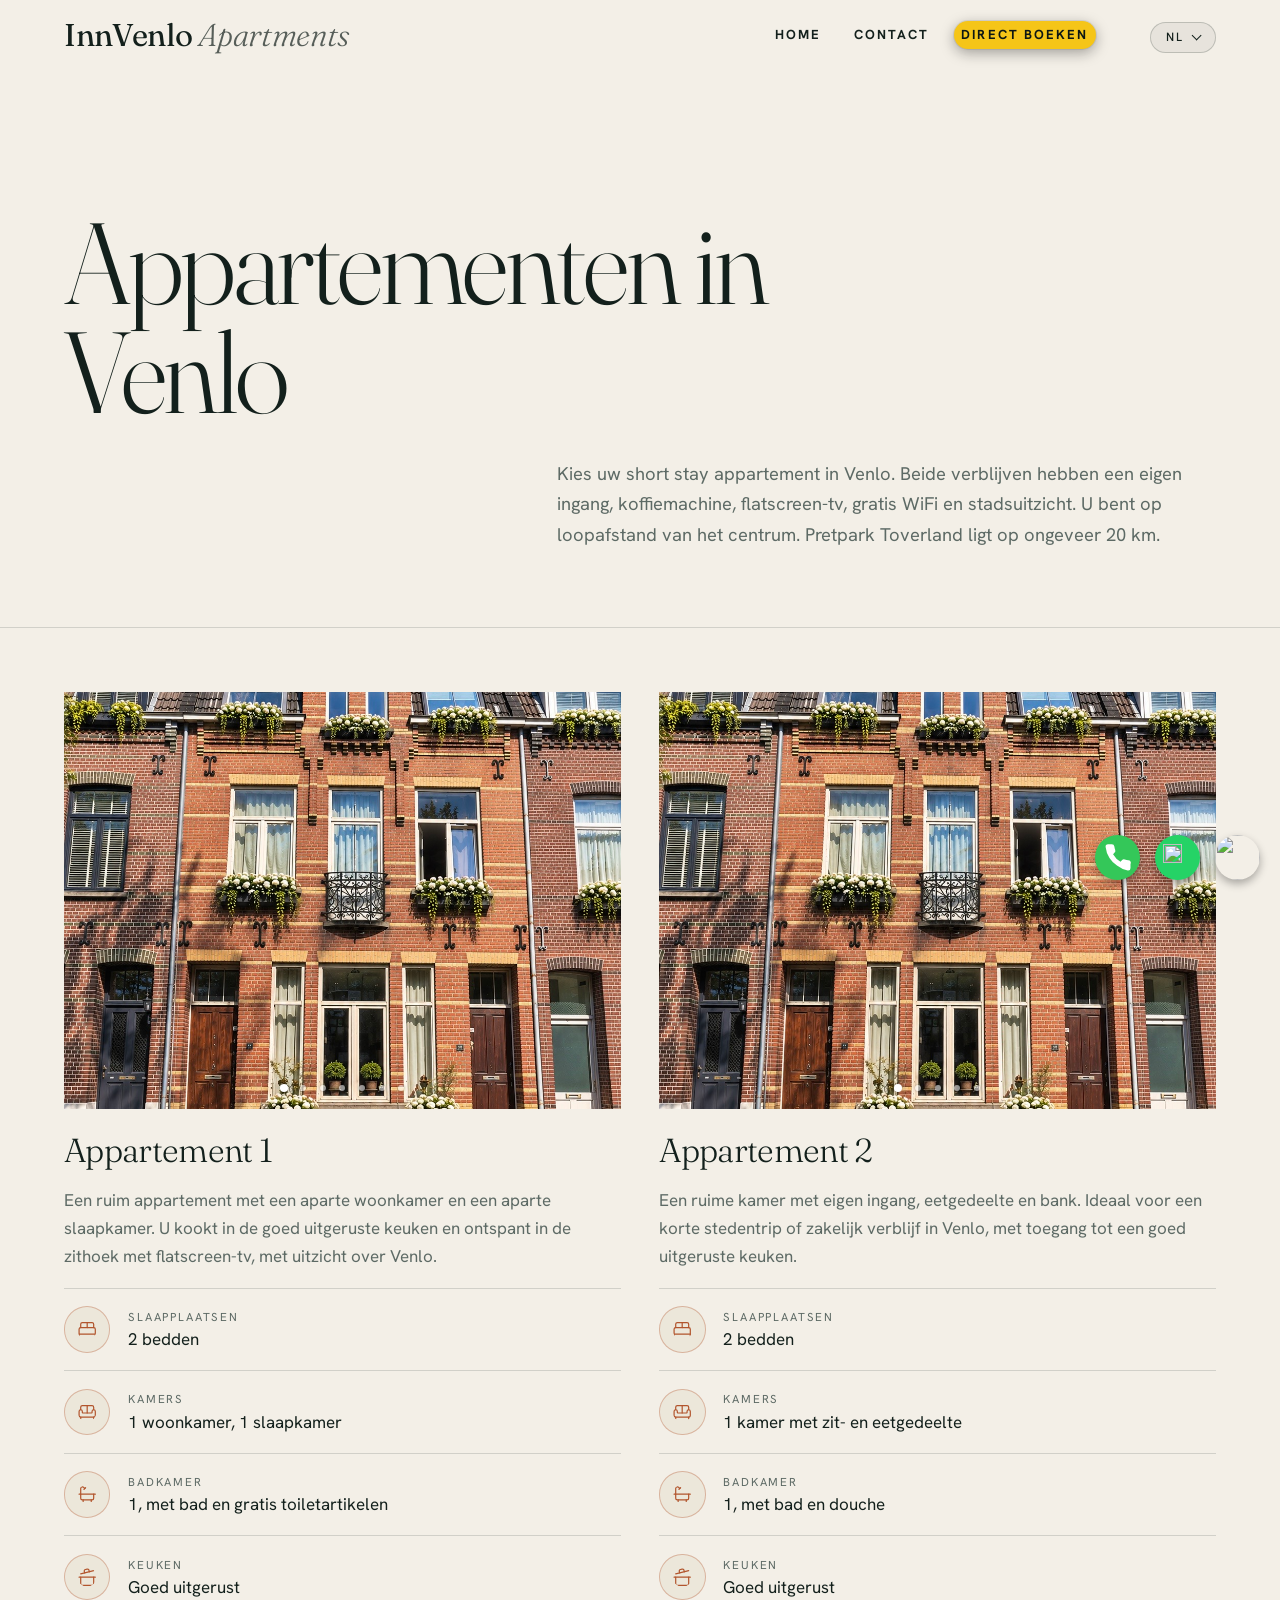
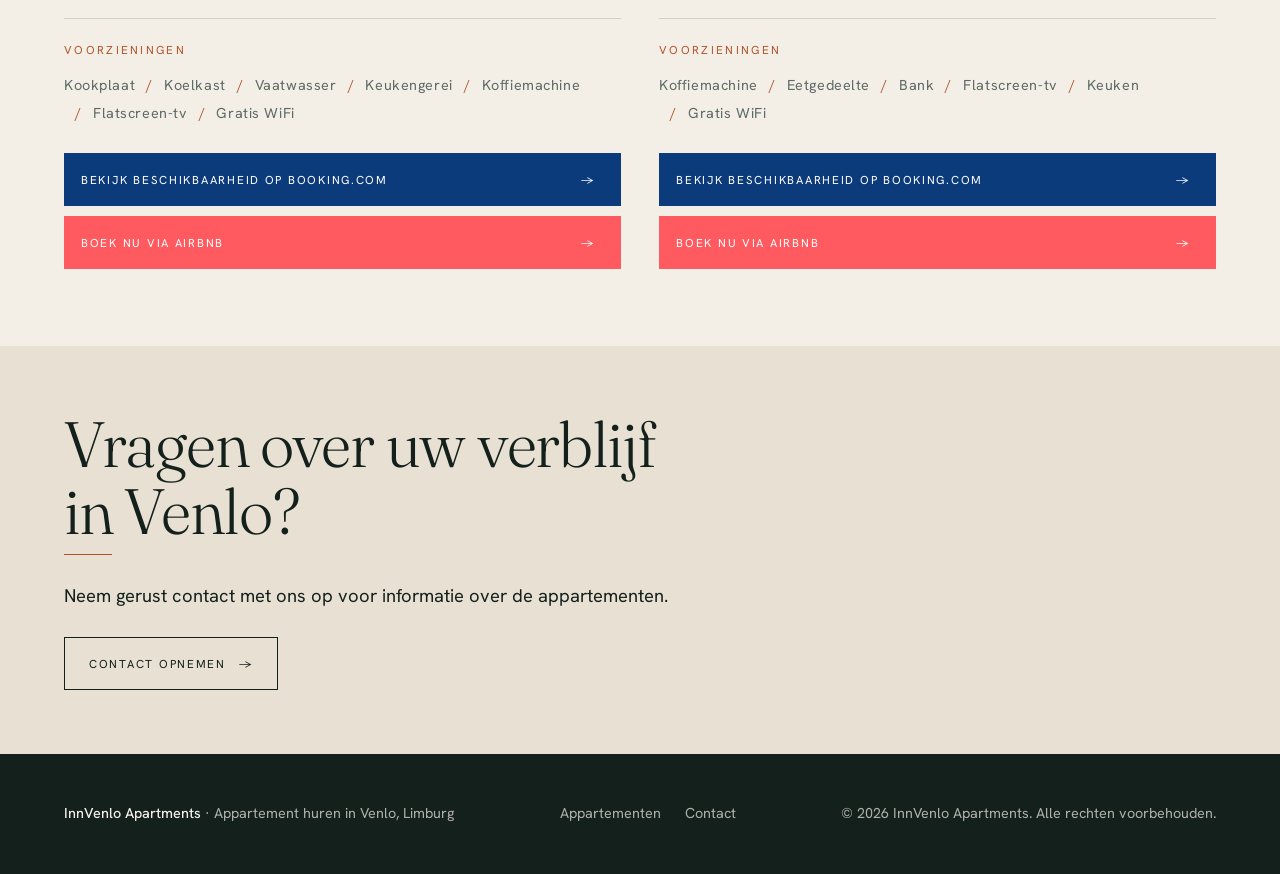
==== docs/appartementen.html @ ab0f365b "Reserveringsmodule opnieuw opgebouwd Techniek - Drie lagen: DateKey (datums als JJJJ-MM-DD, rekenen " ====
<!DOCTYPE html><html lang="nl"><head><meta charset="utf-8"><meta name="viewport" content="width=device-width, initial-scale=1"><meta name="theme-color" content="#0f3d36"><meta property="og:type" content="website"><meta property="og:locale" content="nl_NL"><link rel="preconnect" href="https://fonts.googleapis.com"><link rel="preconnect" href="https://fonts.gstatic.com" crossorigin><link href="https://fonts.googleapis.com/css2?family=Fraunces:ital,opsz,wght@0,9..144,300..700;1,9..144,300..400&family=Hanken+Grotesk:wght@400;500;600;700&display=swap" rel="stylesheet"><link rel="stylesheet" href="style.css?v=107">
<title data-i18n="titleApartments">Appartementen in Venlo huren | InnVenlo Apartments</title>
<meta name="description" content="Bekijk de short stay appartementen van InnVenlo Apartments in Venlo: twee volledig ingerichte appartementen met eigen ingang, keuken, gratis WiFi en stadsuitzicht.">
<link rel="canonical" href="https://www.innvenlo.nl/appartementen.html"><meta property="og:title" content="Appartementen | InnVenlo Apartments"><meta property="og:description" content="Short stay appartementen in Venlo met eigen ingang, keuken en gratis WiFi."><meta property="og:url" content="https://www.innvenlo.nl/appartementen.html"><meta property="og:image" content="https://www.innvenlo.nl/images/appartement-1-1.jpg"></head><body>
<svg width="0" height="0" style="position:absolute" aria-hidden="true"><symbol id="i-bed" viewBox="0 0 24 24"><path d="M2 20v-8a2 2 0 0 1 2-2h16a2 2 0 0 1 2 2v8"/><path d="M4 10V6a2 2 0 0 1 2-2h12a2 2 0 0 1 2 2v4"/><path d="M12 4v6"/><path d="M2 18h20"/></symbol><symbol id="i-sofa" viewBox="0 0 24 24"><path d="M20 9V6a2 2 0 0 0-2-2H6a2 2 0 0 0-2 2v3"/><path d="M2 16a2 2 0 0 0 2 2h16a2 2 0 0 0 2-2v-5a2 2 0 0 0-4 0v1.5a.5.5 0 0 1-.5.5h-11a.5.5 0 0 1-.5-.5V11a2 2 0 0 0-4 0z"/><path d="M4 18v2"/><path d="M20 18v2"/><path d="M12 4v9"/></symbol><symbol id="i-bath" viewBox="0 0 24 24"><path d="M10 4 8 6"/><path d="M17 19v2"/><path d="M2 12h20"/><path d="M7 19v2"/><path d="M9 5 7.621 3.621A2.121 2.121 0 0 0 4 5v12a2 2 0 0 0 2 2h12a2 2 0 0 0 2-2v-5"/></symbol><symbol id="i-pot" viewBox="0 0 24 24"><path d="M2 12h20"/><path d="M20 12v8a2 2 0 0 1-2 2H6a2 2 0 0 1-2-2v-8"/><path d="m4 8 16-4"/><path d="m8.86 6.78-.45-1.81a2 2 0 0 1 1.45-2.43l1.94-.48a2 2 0 0 1 2.43 1.46l.45 1.8"/></symbol><symbol id="i-parking" viewBox="0 0 24 24"><rect width="18" height="18" x="3" y="3" rx="2"/><path d="M9 17V7h4a3 3 0 0 1 0 6H9"/></symbol><symbol id="i-clock" viewBox="0 0 24 24"><circle cx="12" cy="12" r="10"/><path d="M12 6v6l4 2"/></symbol><symbol id="i-users" viewBox="0 0 24 24"><path d="M16 21v-2a4 4 0 0 0-4-4H6a4 4 0 0 0-4 4v2"/><circle cx="9" cy="7" r="4"/><path d="M22 21v-2a4 4 0 0 0-3-3.87"/><path d="M16 3.13a4 4 0 0 1 0 7.75"/></symbol><symbol id="i-paw" viewBox="0 0 24 24"><circle cx="11" cy="4" r="2"/><circle cx="18" cy="8" r="2"/><circle cx="20" cy="16" r="2"/><path d="M9 10a5 5 0 0 1 5 5v3.5a3.5 3.5 0 0 1-6.84 1.045Q6.52 17.48 4.46 16.84A3.5 3.5 0 0 1 5.5 10Z"/></symbol><symbol id="i-wifi" viewBox="0 0 24 24"><path d="M12 20h.01"/><path d="M2 8.82a15 15 0 0 1 20 0"/><path d="M5 12.859a10 10 0 0 1 14 0"/><path d="M8.5 16.429a5 5 0 0 1 7 0"/></symbol></svg>
<header class="hd"><a class="logo" href="index.html">InnVenlo<span> Apartments</span></a>
<nav aria-label="Hoofdmenu" data-i18n-aria="mainMenu"><a href="index.html" data-i18n="home">Home</a><a href="contact.html" data-i18n="contact">Contact</a><a class="nav-book" href="reserveren.html" data-i18n="bookDirect">Direct boeken</a></nav>
<div class="language-switch"><button class="language-current" type="button" aria-expanded="false" aria-label="Kies taal" data-i18n-aria="chooseLanguage"><span class="current-language">NL</span><span class="language-arrow">⌄</span></button>
<div class="language-dropdown"><button type="button" data-lang="nl">Nederlands</button><button type="button" data-lang="en">English</button><button type="button" data-lang="de">Deutsch</button><button type="button" data-lang="fr">Français</button></div></div></header>
<main><section class="ph g"><h1 data-i18n="apartmentsTitle">Appartementen in Venlo</h1><p data-i18n="apartmentsIntro">Kies uw short stay appartement in Venlo. Beide verblijven hebben een eigen ingang, koffiemachine, flatscreen-tv, gratis WiFi en stadsuitzicht. U bent op loopafstand van het centrum. Pretpark Toverland ligt op ongeveer 20 km.</p></section>

<div class="apt-grid">
<section class="apt" id="one-bedroom"><div class="photo-slider" data-slider>
<img src="images/hero-venlo.jpg" alt="Gevel van InnVenlo Apartments in Venlo – Appartement 1" width="1086" height="1448">
<img src="images/appartement-1-7.jpg" alt="" width="1024" height="768" loading="lazy">
<img src="images/appartement-1-12.jpg" alt="" width="1024" height="731" loading="lazy">
<img src="images/appartement-1-13.jpg" alt="" width="1024" height="725" loading="lazy">
<img src="images/appartement-1-4.jpg" alt="" width="1024" height="768" loading="lazy">
<img src="images/appartement-1-9.jpg" alt="" width="1024" height="768" loading="lazy">
<img src="images/appartement-1-10.jpg" alt="" width="512" height="768" loading="lazy"></div>
<div class="in"><h2 data-i18n="oneBedroom">Appartement 1</h2>
<p data-i18n="aptOneDesc">Een ruim appartement met een aparte woonkamer en een aparte slaapkamer. U kookt in de goed uitgeruste keuken en ontspant in de zithoek met flatscreen-tv, met uitzicht over Venlo.</p>
<dl><div><dt><svg class="ic" aria-hidden="true" viewBox="0 0 24 24"><use href="#i-bed"/></svg><span data-i18n="beds">Slaapplaatsen</span></dt><dd data-i18n="twoBeds">2 bedden</dd></div><div><dt><svg class="ic" aria-hidden="true" viewBox="0 0 24 24"><use href="#i-sofa"/></svg><span data-i18n="rooms">Kamers</span></dt><dd data-i18n="roomsOne">1 woonkamer, 1 slaapkamer</dd></div><div><dt><svg class="ic" aria-hidden="true" viewBox="0 0 24 24"><use href="#i-bath"/></svg><span data-i18n="bathroom">Badkamer</span></dt><dd data-i18n="bathOne">1, met bad en gratis toiletartikelen</dd></div><div><dt><svg class="ic" aria-hidden="true" viewBox="0 0 24 24"><use href="#i-pot"/></svg><span data-i18n="tagKitchen">Keuken</span></dt><dd data-i18n="kitchenEquipped">Goed uitgerust</dd></div></dl>
<h3 data-i18n="facilities">Voorzieningen</h3>
<ul class="fac"><li data-i18n="hob">Kookplaat</li><li data-i18n="fridge">Koelkast</li><li data-i18n="dishwasher">Vaatwasser</li><li data-i18n="utensils">Keukengerei</li><li data-i18n="coffeeMachine">Koffiemachine</li><li data-i18n="tv">Flatscreen-tv</li><li data-i18n="wifi">Gratis WiFi</li></ul>
<div class="act"><a class="btn solid btn-booking" href="https://www.booking.com/Share-dFmzQ5" target="_blank" rel="noopener noreferrer"><span data-i18n="bookBooking">Bekijk beschikbaarheid op Booking.com</span></a><a class="btn btn-airbnb" href="https://www.airbnb.nl/rooms/1077478657044682001" target="_blank" rel="noopener noreferrer"><span data-i18n="bookAirbnb">Boek nu via Airbnb</span></a></div></div></section>

<section class="apt rev" id="deluxe"><div class="photo-slider" data-slider>
<img src="images/hero-venlo.jpg" alt="Gevel van InnVenlo Apartments in Venlo – Appartement 2" width="1086" height="1448">
<img src="images/appartement-2-5.jpg" alt="" width="1024" height="768" loading="lazy">
<img src="images/appartement-2-11.jpg" alt="" width="576" height="768" loading="lazy">
<img src="images/appartement-2-9.jpg" alt="" width="576" height="768" loading="lazy">
<img src="images/appartement-2-2.jpg" alt="" width="576" height="768" loading="lazy"></div>
<div class="in"><h2 data-i18n="deluxe">Appartement 2</h2>
<p data-i18n="aptDeluxeDesc">Een ruime kamer met eigen ingang, eetgedeelte en bank. Ideaal voor een korte stedentrip of zakelijk verblijf in Venlo, met toegang tot een goed uitgeruste keuken.</p>
<dl><div><dt><svg class="ic" aria-hidden="true" viewBox="0 0 24 24"><use href="#i-bed"/></svg><span data-i18n="beds">Slaapplaatsen</span></dt><dd data-i18n="twoBeds">2 bedden</dd></div><div><dt><svg class="ic" aria-hidden="true" viewBox="0 0 24 24"><use href="#i-sofa"/></svg><span data-i18n="rooms">Kamers</span></dt><dd data-i18n="roomsDeluxe">1 kamer met zit- en eetgedeelte</dd></div><div><dt><svg class="ic" aria-hidden="true" viewBox="0 0 24 24"><use href="#i-bath"/></svg><span data-i18n="bathroom">Badkamer</span></dt><dd data-i18n="bathDeluxe">1, met bad en douche</dd></div><div><dt><svg class="ic" aria-hidden="true" viewBox="0 0 24 24"><use href="#i-pot"/></svg><span data-i18n="tagKitchen">Keuken</span></dt><dd data-i18n="kitchenEquipped">Goed uitgerust</dd></div></dl>
<h3 data-i18n="facilities">Voorzieningen</h3>
<ul class="fac"><li data-i18n="coffeeMachine">Koffiemachine</li><li data-i18n="dining">Eetgedeelte</li><li data-i18n="couch">Bank</li><li data-i18n="tv">Flatscreen-tv</li><li data-i18n="tagKitchen">Keuken</li><li data-i18n="wifi">Gratis WiFi</li></ul>
<div class="act"><a class="btn solid btn-booking" href="https://www.booking.com/Share-dFmzQ5" target="_blank" rel="noopener noreferrer"><span data-i18n="bookBooking">Bekijk beschikbaarheid op Booking.com</span></a><a class="btn btn-airbnb" href="https://www.airbnb.nl/rooms/664325" target="_blank" rel="noopener noreferrer"><span data-i18n="bookAirbnb">Boek nu via Airbnb</span></a></div></div></section>
</div>

<section class="sec alt cta rv"><h2 data-i18n="questionStay">Vragen over uw verblijf in Venlo?</h2><p data-i18n="contactUs">Neem gerust contact met ons op voor informatie over de appartementen.</p><a class="btn" href="contact.html" data-i18n="contactButton">Contact opnemen</a></section></main>
<footer class="ft"><div><p><strong>InnVenlo Apartments</strong> · <span data-i18n="footerTag">Appartement huren in Venlo, Limburg</span></p><nav aria-label="Footermenu" data-i18n-aria="footerMenu"><a href="appartementen.html" data-i18n="apartments">Appartementen</a><a href="contact.html" data-i18n="contact">Contact</a></nav><p data-i18n="footerRights">© 2026 InnVenlo Apartments. Alle rechten voorbehouden.</p></div></footer>
<div class="cb">
    <a class="cb-i cb-tel" href="tel:+31648742693" aria-label="Bel ons" title="Bel ons" data-i18n-aria="callUs"><svg viewBox="0 0 24 24" fill="white" xmlns="http://www.w3.org/2000/svg"><path d="M22 16.92v3a2 2 0 0 1-2.18 2A19.79 19.79 0 0 1 11.19 18a19.5 19.5 0 0 1-6-6A19.79 19.79 0 0 1 2.09 3.18 2 2 0 0 1 4.08 1h3a2 2 0 0 1 2 1.72c.12.96.35 1.9.69 2.8a2 2 0 0 1-.45 2.11L8.05 8.91a16 16 0 0 0 6 6l1.27-1.27a2 2 0 0 1 2.11-.45c.9.34 1.84.57 2.8.69A2 2 0 0 1 22 16.92z"/></svg></a>
    <a class="cb-i cb-wa" href="https://wa.me/31648742693" target="_blank" rel="noopener noreferrer" aria-label="WhatsApp" title="WhatsApp"><img src="https://cdn.simpleicons.org/whatsapp/FFFFFF" alt=""></a>
    <a class="cb-i cb-mail" href="mailto:jamb.lamberts@ziggo.nl" aria-label="E-mail" title="E-mail"><img src="https://upload.wikimedia.org/wikipedia/commons/4/4e/Mail_%28iOS%29.svg" alt=""></a>
  </div>
<script src="script.js?v=106"></script></body></html>
---- docs/style.css ----
:root{--paper:#f3efe7;--sand:#e8e1d3;--ink:#13201c;--green:#0f3d36;--clay:#b2552d;--mute:#5d6a65;--line:#13201c26;--serif:"Fraunces",Georgia,serif;--sans:"Hanken Grotesk",system-ui,sans-serif;--pad:clamp(1.25rem,5vw,4.5rem);--gold:#e3c98f}
body:not(.home){--gold:#a8823c}
*{box-sizing:border-box;margin:0;padding:0}
html{scroll-behavior:smooth}
body{background:var(--paper);color:var(--ink);font:400 1.0625rem/1.65 var(--sans);-webkit-font-smoothing:antialiased}
img{display:block;max-width:100%}a{color:inherit}ul{list-style:none}
:focus-visible{outline:2px solid var(--clay);outline-offset:3px}
.hd{position:absolute;inset:0 0 auto;z-index:5;display:flex;flex-wrap:wrap;align-items:center;justify-content:space-between;gap:0 2rem;padding:.8rem var(--pad) .5rem}
.home .hd{color:#fff}
.logo{font:400 1.89rem var(--serif);text-decoration:none;letter-spacing:-.01em}
.logo span:not(.l){font-style:italic;font-weight:300;opacity:.7}
.hd nav{display:flex;gap:2rem;margin-right:7.5rem;font-size:.7875rem;letter-spacing:.16em;text-transform:uppercase}
.hd nav a{text-decoration:none;padding:.7rem 0;background:linear-gradient(var(--gold),var(--gold)) 0 calc(100% - .5rem)/0 2px no-repeat;transition:background-size .4s}
.hd nav a:hover,.hd nav a[aria-current]{background-size:100% 2px}
.language-switch{position:absolute;right:var(--pad);top:1.35rem}
.language-current{display:flex;align-items:center;gap:.6rem;font:500 .75rem/1 var(--sans);letter-spacing:.18em;padding:.55rem .9rem;color:inherit;cursor:pointer;border:1px solid #13201c33;border-radius:999px;background:#13201c0d;transition:background .3s,border-color .3s}
.home .language-current{border-color:#ffffff59;background:#ffffff1f;-webkit-backdrop-filter:blur(8px);backdrop-filter:blur(8px)}
.language-current:hover,.open .language-current{background:#13201c1a;border-color:currentColor}
.home .language-current:hover,.home .open .language-current{background:#ffffff38}
.language-arrow{font-size:0;width:.45rem;height:.45rem;border-right:1.5px solid currentColor;border-bottom:1.5px solid currentColor;transform:rotate(45deg);translate:0 -.12rem;transition:transform .3s}
.open .language-arrow{transform:rotate(-135deg);translate:0 .08rem}
.language-dropdown{position:absolute;right:0;top:100%;margin-top:.6rem;min-width:9.5rem;background:var(--paper);color:var(--ink);border:1px solid var(--line);display:none}
.open .language-dropdown{display:block}
.language-dropdown button{display:block;width:100%;text-align:left;padding:.65rem 1rem;font:inherit;font-size:.9rem;background:none;border:0;color:inherit;cursor:pointer}
.language-dropdown button:hover{background:var(--green);color:#fff}
.language-dropdown .active{color:var(--clay)}
.hero{position:relative;min-height:100svh;display:grid;align-items:end;color:#fff;background:var(--green);overflow:hidden}
.hero img{position:absolute;inset:0;width:100%;height:100%;object-fit:cover;animation:zoom 18s ease-out both}
.hero::after{content:"";position:absolute;inset:0;background:linear-gradient(to top,#0d0d0deb,#0d0d0d00 62%),linear-gradient(#0d0d0dcc,#0000 38%)}
@keyframes zoom{from{transform:scale(1.09)}}
.hero div{position:relative;z-index:1;padding:0 var(--pad) clamp(2.5rem,9vh,5.5rem);max-width:62rem}
h1{font:300 clamp(2.8rem,9vw,7.6rem)/.95 var(--serif);letter-spacing:-.03em}
.hero p{max-width:31rem;margin:1.6rem 0 2.2rem;opacity:.88}
h2{font:300 clamp(2rem,5vw,4rem)/1.05 var(--serif);letter-spacing:-.02em}
h3{font:300 1.7rem/1.15 var(--serif)}
.lbl{display:block;margin-bottom:1.2rem;font-size:.72rem;letter-spacing:.2em;text-transform:uppercase;color:var(--clay)}
.btn{display:inline-flex;align-items:center;gap:.8rem;padding:1rem 1.5rem;border:1px solid currentColor;text-decoration:none;font-size:.72rem;letter-spacing:.15em;text-transform:uppercase;transition:.3s}
.btn::after{content:"→";transition:transform .3s}.btn:hover::after{transform:translateX(.4rem)}
.hero .btn:hover{background:#fff;color:var(--ink)}
.solid{background:var(--ink);color:var(--paper);border-color:var(--ink)}.solid:hover{background:var(--clay);border-color:var(--clay)}
.sec{padding:clamp(4.5rem,10vw,9rem) var(--pad)}
.alt{background:var(--sand)}.dark{background:var(--green);color:var(--paper)}.dark .lbl{color:#e3a07e}
.g{display:grid;grid-template-columns:repeat(12,1fr);gap:2rem}
.g h2{grid-column:1/8}.g .t{grid-column:6/13;display:grid;gap:1.3rem;font-size:1.15rem}
.bn{counter-reset:n;margin-top:3.5rem}
.bn li{counter-increment:n;display:grid;grid-template-columns:4rem 1fr 1.2fr;gap:.5rem 2rem;align-items:baseline;padding:1.7rem 0;border-top:1px solid var(--line)}
.bn li::before{content:counter(n,decimal-leading-zero);font-size:.8rem;letter-spacing:.1em;color:var(--clay)}
.bn p{color:var(--mute)}
.ap{display:grid;grid-template-columns:repeat(12,1fr);gap:2rem;align-items:center;margin-top:clamp(3rem,8vw,7rem)}
.im{grid-column:1/8;overflow:hidden;aspect-ratio:4/3}
.im img{width:100%;height:100%;object-fit:cover;transition:transform 1.4s cubic-bezier(.2,.7,.2,1)}
.ap:hover .im img{transform:scale(1.04)}
.tx{grid-column:8/13;display:grid;gap:1.2rem;justify-items:start}
.rev .im{grid-column:6/13;grid-row:1}.rev .tx{grid-column:1/6;grid-row:1}
.tags,.fac{display:flex;flex-wrap:wrap;font-size:.72rem;letter-spacing:.14em;text-transform:uppercase;color:var(--mute)}
.tags li+li::before,.fac li+li::before{content:"/";margin:0 .7rem;color:var(--clay)}
.fac{font-size:.9rem;letter-spacing:.04em;text-transform:none;row-gap:.3rem}
.act{display:flex;flex-wrap:wrap;gap:.7rem}
.more{margin-top:clamp(3rem,6vw,5rem)}
.more a{font:italic 300 1.5rem var(--serif);text-decoration:underline;text-underline-offset:.4em;text-decoration-thickness:1px}
.big{margin-top:2.5rem}
.big a{display:flex;justify-content:space-between;align-items:center;padding:1.5rem 0;border-top:1px solid #fff3;font:300 clamp(1.6rem,4vw,3rem) var(--serif);text-decoration:none;transition:padding .4s,color .3s}
.big a:last-child{border-bottom:1px solid #fff3}
.big a::after{content:"↗";font-size:.6em}
.big a:hover{padding-left:1.2rem;color:#e3a07e}
.dark .quote{max-width:52rem;margin-top:1.8rem;font:300 clamp(1.3rem,2.6vw,2rem)/1.4 var(--serif)}
.ph{padding:clamp(8rem,18vw,13rem) var(--pad) clamp(3rem,6vw,5rem)}
.ph h1{grid-column:1/9}.ph p{grid-column:6/13;font-size:1.15rem;color:var(--mute)}
.apt{display:grid;grid-template-columns:1.1fr 1fr;gap:clamp(2rem,5vw,6rem);padding:clamp(3rem,6vw,5rem) var(--pad);border-top:1px solid var(--line)}
.photo-slider{position:sticky;top:1.5rem;align-self:start;aspect-ratio:4/5;overflow:hidden;background:var(--sand)}
.photo-slider img{position:absolute;inset:0;width:100%;height:100%;object-fit:cover;opacity:0;transform:scale(1.06);transition:opacity 1.2s ease,transform 6s ease}
.photo-slider img.active{opacity:1;transform:none}
.apt.rev .photo-slider{order:2}
.apt .in{display:grid;gap:1.6rem;align-content:start}
.apt h2{font-size:clamp(1.9rem,3.6vw,3rem)}
.apt dl div{display:flex;justify-content:space-between;gap:1.5rem;padding:.9rem 0;border-bottom:1px solid var(--line)}
.apt dl div:first-child{border-top:1px solid var(--line)}
.apt dt{font-size:.72rem;letter-spacing:.16em;text-transform:uppercase;color:var(--mute);padding-top:.3rem}
.apt dd{text-align:right}
.apt h3{font-size:.72rem;letter-spacing:.2em;text-transform:uppercase;font-family:var(--sans);font-weight:400;color:var(--clay)}
.small{font-size:.95rem;color:var(--mute)}
.cta{display:grid;gap:1.6rem;justify-items:start}
.cta h2{max-width:40rem}.cta p{font-size:1.15rem}
.ct{display:grid;grid-template-columns:1fr 1.1fr;gap:clamp(2.5rem,7vw,7rem);padding:0 var(--pad) clamp(4.5rem,10vw,8rem)}
.ct>div{display:grid;gap:1.4rem;align-content:start}
address{font:300 clamp(1.6rem,3vw,2.4rem)/1.25 var(--serif)}
.ct ul li{padding:.7rem 0;border-top:1px solid var(--line)}
.ct a:not(.btn){text-underline-offset:.3em}
form{display:grid;gap:1.4rem}
label{font-size:.72rem;letter-spacing:.16em;text-transform:uppercase;color:var(--mute)}
input,textarea{width:100%;padding:.6rem 0;font:inherit;font-size:1.15rem;color:inherit;background:none;border:0;border-bottom:1px solid var(--ink);border-radius:0;resize:vertical}
input:focus,textarea:focus{outline:0;border-color:var(--clay)}
form button{justify-self:start;cursor:pointer;font-family:var(--sans)}
.ft{background:var(--ink);color:#f3efe7b3;padding:3rem var(--pad);font-size:.9rem}
.ft>div{display:flex;flex-wrap:wrap;justify-content:space-between;gap:1rem 3rem}
.ft strong{color:#f3efe7;font-weight:500}.ft nav{display:flex;gap:1.5rem}.ft a{text-decoration:none}.ft a:hover{color:#fff}
.cb{position:fixed;right:20px;bottom:20px;z-index:9;display:flex;align-items:center;gap:15px}
.cb-i{width:45px;height:45px;min-width:45px;display:flex;align-items:center;justify-content:center;border-radius:50%;overflow:hidden;box-shadow:0 4px 8px rgba(0,0,0,.3);transition:transform .3s ease}
.cb-i:hover{transform:scale(1.1)}
.cb-tel{background:#34C759}
.cb-tel svg{width:30px;height:30px}
.cb-wa{background:#25D366}
.cb-wa img{width:65%;height:65%;object-fit:contain;display:block}
.cb-mail img{width:100%;height:100%;object-fit:contain;display:block}
@supports (animation-timeline:view()){.rv{animation:rv both linear;animation-timeline:view();animation-range:entry 0% entry 45%}}
@keyframes rv{from{opacity:0;transform:translateY(28px)}}
@media(max-width:780px){
.hd nav{order:3;width:100%;gap:1.6rem;margin-right:0}
.g h2,.g .t,.ph h1,.ph p,.im,.tx,.rev .im,.rev .tx{grid-column:1/-1;grid-row:auto}
.bn li{grid-template-columns:2.5rem 1fr}.bn p{grid-column:2}
.apt,.ct{grid-template-columns:1fr}.apt.rev .photo-slider{order:0}
.photo-slider{position:relative;top:0;aspect-ratio:4/3}
.ft{padding-bottom:5rem}}
.logo .l{opacity:0;animation:l .5s ease forwards;animation-delay:calc(var(--i)*55ms + 200ms)}
@keyframes l{to{opacity:1}}
@media(prefers-reduced-motion:reduce){*{animation:none!important;transition:none!important}html{scroll-behavior:auto}}
.logo.bubble{transform-origin:left center;animation:bubble .4s linear var(--reveal-end) 1}
@keyframes bubble{0%{transform:scale(1);animation-timing-function:cubic-bezier(.2,.7,.3,1)}80%{transform:scale(1.09);animation-timing-function:cubic-bezier(.5,0,1,1)}100%{transform:scale(1)}}

/* Bordjes als bubbels */
.bubbles{position:fixed;inset:0;pointer-events:none;z-index:8;overflow:hidden}
.bub{position:absolute;top:0;width:clamp(56px,11vw,90px);pointer-events:auto;opacity:0;animation:drift-a 20s linear infinite}
.b1{left:4%}
.b2{left:30%;animation-name:drift-b;animation-duration:24s;animation-delay:-11s}
.sway{display:block;animation:bob 3.6s ease-in-out infinite alternate}
.bub img{width:100%;height:auto;display:block}
@keyframes drift-a{
  0%{transform:translate(0.0vw,105.0vh);opacity:0.00}
  5%{transform:translate(2.2vw,98.5vh);opacity:0.35}
  10%{transform:translate(5.7vw,92.0vh);opacity:0.71}
  15%{transform:translate(8.5vw,85.5vh);opacity:0.85}
  20%{transform:translate(9.6vw,79.0vh);opacity:0.85}
  25%{transform:translate(9.5vw,72.5vh);opacity:0.85}
  30%{transform:translate(8.7vw,66.0vh);opacity:0.85}
  35%{transform:translate(7.6vw,59.5vh);opacity:0.85}
  40%{transform:translate(6.7vw,53.0vh);opacity:0.85}
  45%{transform:translate(6.3vw,46.5vh);opacity:0.85}
  50%{transform:translate(7.0vw,40.0vh);opacity:0.85}
  55%{transform:translate(8.7vw,33.5vh);opacity:0.85}
  60%{transform:translate(11.5vw,27.0vh);opacity:0.85}
  65%{transform:translate(14.8vw,20.5vh);opacity:0.85}
  70%{transform:translate(18.3vw,14.0vh);opacity:0.85}
  75%{transform:translate(21.5vw,7.5vh);opacity:0.85}
  80%{transform:translate(24.0vw,1.0vh);opacity:0.85}
  85%{transform:translate(25.3vw,-5.5vh);opacity:0.85}
  90%{transform:translate(25.6vw,-12.0vh);opacity:0.85}
  95%{transform:translate(25.1vw,-18.5vh);opacity:0.43}
  100%{transform:translate(24.0vw,-25.0vh);opacity:0.00}
}
@keyframes drift-b{
  0%{transform:translate(0.0vw,105.0vh);opacity:0.00}
  5%{transform:translate(0.2vw,98.5vh);opacity:0.35}
  10%{transform:translate(-0.9vw,92.0vh);opacity:0.71}
  15%{transform:translate(-1.3vw,85.5vh);opacity:0.85}
  20%{transform:translate(0.0vw,79.0vh);opacity:0.85}
  25%{transform:translate(2.5vw,72.5vh);opacity:0.85}
  30%{transform:translate(5.7vw,66.0vh);opacity:0.85}
  35%{transform:translate(9.2vw,59.5vh);opacity:0.85}
  40%{transform:translate(12.5vw,53.0vh);opacity:0.85}
  45%{transform:translate(15.3vw,46.5vh);opacity:0.85}
  50%{transform:translate(17.0vw,40.0vh);opacity:0.85}
  55%{transform:translate(17.7vw,33.5vh);opacity:0.85}
  60%{transform:translate(17.3vw,27.0vh);opacity:0.85}
  65%{transform:translate(16.4vw,20.5vh);opacity:0.85}
  70%{transform:translate(15.3vw,14.0vh);opacity:0.85}
  75%{transform:translate(14.5vw,7.5vh);opacity:0.85}
  80%{transform:translate(14.4vw,1.0vh);opacity:0.85}
  85%{transform:translate(15.5vw,-5.5vh);opacity:0.85}
  90%{transform:translate(17.6vw,-12.0vh);opacity:0.85}
  95%{transform:translate(20.5vw,-18.5vh);opacity:0.43}
  100%{transform:translate(24.0vw,-25.0vh);opacity:0.00}
}
@keyframes bob{from{transform:translateX(-5px) rotate(-3deg) scale(1)}to{transform:translateX(5px) rotate(3deg) scale(1.05)}}
@media(prefers-reduced-motion:reduce){.bubbles{display:none}}

/* Knoppen met logo in huisstijl van de platforms */
.btn-booking,.btn-airbnb{padding-left:1rem;color:#fff}
.btn-logo{width:30.24px;height:30.24px;border-radius:6px;object-fit:contain;flex:none}
.btn-booking{background:#0C3B7C;border-color:#0C3B7C}
.btn-booking:hover{background:#082a59;border-color:#082a59}
.btn-airbnb{background:#FF5A5F;border-color:#FF5A5F}
.btn-airbnb:hover{background:#e8474c;border-color:#e8474c}

.hd nav{align-items:center}
.hd nav a.nav-book{padding:.5rem .45rem;line-height:1;border-radius:999px;background:#f5c518;color:#13201c;font-weight:500;letter-spacing:.16em;white-space:nowrap;box-shadow:0 2px 8px #13201c26;transition:background .3s,transform .3s,box-shadow .3s}
.hd nav a.nav-book:hover{background:#ffd43b;transform:translateY(-1px);box-shadow:0 4px 12px #13201c33}
@media(max-width:780px){.hd nav{flex-wrap:wrap;gap:.2rem 1.6rem}.hd nav a.nav-book{padding:.45rem .4rem}}
@media(max-width:380px){.logo{font-size:7.2vw}}
/* Boekknop: één accentkleur, zelfde hoogte als taalknop, optisch gelijke afstand */
:root{--cta:#f5c518}
.home{--gold:var(--cta)}
.hd nav a.nav-book{display:inline-flex;align-items:center;height:27px;padding-block:0;background:var(--cta);margin-left:-.45rem}
@media(max-width:780px){.hd nav a.nav-book{margin-left:-.4rem}}
/* Leesbaarheid header op de foto (alleen homepage) */
.home .hd{text-shadow:0 1px 2px #0d0d0d73}
.home .logo span:not(.l){opacity:.88}
.home .hd nav a:not(.nav-book){font-weight:500}
.home .language-current{background:#0d0d0d59;border-color:#ffffff80;text-shadow:none}
.home .language-current:hover,.home .open .language-current{background:#0d0d0d8c}
.hd nav a.nav-book{font-weight:600;color:#0d1714;text-shadow:none;box-shadow:0 0 0 1px #0d0d0d14,0 4px 14px #0d0d0d59}
.hd nav a.nav-book:hover{background:#ffd23f}
/* Hero-kop: rustiger onderkant, steviger kop, ruimte boven zwevende contactknoppen */
.hero::after{background:linear-gradient(to top,#0d0d0df2 0,#0d0d0db3 28%,#0d0d0d4d 52%,#0d0d0d00 70%),linear-gradient(#0d0d0de6 0,#0d0d0d99 16%,#0d0d0d33 30%,#0d0d0d00 42%)}
.hero h1{font-weight:400}
@media(max-width:780px){.hero div{padding-bottom:calc(6rem + env(safe-area-inset-bottom))}}
/* Telefoon: kop op vaste hoogte (36% van het scherm), ongeacht toestel */
@media(max-width:780px){.hero{align-items:start}.hero div{padding-top:36svh}}
/* Recensies in de hero: wisselen elkaar af, vaste hoogte zodat de kop niet verspringt */
.quotes{display:grid;max-width:30rem;margin-bottom:clamp(1.6rem,4vh,2.6rem)}
.quotes li{grid-area:1/1;opacity:0;transform:translateY(.6rem);transition:opacity .9s ease,transform .9s ease;pointer-events:none}
.quotes li.is-active{opacity:1;transform:none;pointer-events:auto}
.quotes figure{border-left:2px solid var(--cta);padding-left:1rem}
.quotes .stars{display:block;color:var(--cta);font-size:.8rem;letter-spacing:.2em;line-height:1;margin-bottom:.55rem}
.quotes blockquote{font:italic 300 clamp(1.02rem,1.5vw,1.2rem)/1.45 var(--serif);text-shadow:0 1px 3px #0d0d0d99}
.quotes figcaption{margin-top:.5rem;font-size:.7rem;letter-spacing:.18em;text-transform:uppercase;opacity:.85}
@media(max-width:780px){.hero div{padding-top:max(7.5rem,calc(36svh - 10.5rem))}}
.quotes figure{background:#0d0d0d2d;padding:.85rem 1.1rem .8rem;border-radius:2px}
.quotes blockquote{font-weight:400;text-shadow:none}
@media(max-width:780px){.quotes blockquote{font-size:.93rem;line-height:1.4}.quotes{margin-bottom:1.2rem}.hero div{padding-top:max(7.6rem,calc(36svh - 10rem))}}
@media(max-width:380px){.hero div{padding-top:8.8rem}}
.quotes blockquote{text-shadow:0 1px 3px #0d0d0db3}
/* Recensies wisselen na elkaar (eerst uit, dan in) in plaats van door elkaar heen */
.quotes li{transition:opacity .5s ease,transform .5s ease}
.quotes li.is-active{transition:opacity .8s ease .55s,transform .8s ease .55s}
/* Niet-actieve recensie volledig verbergen na het uitfaden (geen doorschemeren) */
.quotes li{visibility:hidden;transition:opacity .5s ease,transform .5s ease,visibility 0s linear .5s}
.quotes li.is-active{visibility:visible;transition:opacity .8s ease .55s,transform .8s ease .55s,visibility 0s linear .55s}
/* Recensies: donkerder vlak, tekst 8% kleiner */
.quotes figure{background:#0d0d0d59}
.quotes blockquote{font-size:clamp(.94rem,1.38vw,1.1rem)}
@media(max-width:780px){.quotes blockquote{font-size:.856rem}}
/* Compacter recensievlak */
.quotes figure{padding:.6rem .85rem .55rem}
.quotes figcaption{margin-top:.35rem}
.quotes blockquote{text-wrap:balance}
/* Scorebordjes rechts naast de recensies, wisselen tegelijk met de recensies */
.proof{display:flex;align-items:center;gap:clamp(.75rem,2vw,1.4rem);margin-bottom:clamp(1.6rem,4vh,2.6rem)}
.proof .quotes{margin-bottom:0;min-width:0}
.scores{display:grid;flex:none;width:clamp(58px,7vw,84px)}
.scores li{grid-area:1/1;opacity:0;visibility:hidden;transform:translateY(.6rem);transition:opacity .5s ease,transform .5s ease,visibility 0s linear .5s}
.scores li.is-active{opacity:1;visibility:visible;transform:none;transition:opacity .8s ease .55s,transform .8s ease .55s,visibility 0s linear .55s}
.scores img{width:100%;height:auto;filter:drop-shadow(0 4px 10px #0d0d0d66)}
@media(max-width:780px){.proof{margin-bottom:1.2rem}}
.hero .scores img{position:static;inset:auto;width:100%;height:auto;object-fit:contain;animation:none}
/* Eén vlak om recensie én scorebordje */
.proof{width:fit-content;max-width:100%;background:#0d0d0d59;border-left:2px solid var(--cta);border-radius:2px;padding:.6rem .85rem .55rem}
.proof .quotes{flex:0 1 auto}
.quotes figure{background:none;border-left:0;padding:0}
/* Recensieblok: smaller, max. 2 regels tekst, bordje uitgelijnd met de tekst */
.proof{max-width:min(100%,27rem);align-items:center;gap:1rem}
.quotes blockquote{display:-webkit-box;-webkit-box-orient:vertical;-webkit-line-clamp:2;line-clamp:2;overflow:hidden;text-wrap:balance}
.scores{width:auto;height:3.9rem;align-self:center}
.scores li,.scores a{height:100%;display:block}
.hero .scores img{height:100%;width:auto;filter:drop-shadow(0 3px 8px #0d0d0d59)}
@media(max-width:780px){.proof{max-width:100%;gap:.8rem}.scores{height:3.4rem}}
.scores{height:auto}
.hero .scores img{height:3.9rem;width:auto}
@media(max-width:780px){.hero .scores img{height:3.4rem}}
@media(max-width:780px){.hero div{padding-top:max(7.6rem,calc(36svh - 6.3rem))}}
@media(max-width:380px){.quotes blockquote{font-size:.76rem}.hero .scores img{height:3rem}.hero div{padding-top:8.8rem}}
@media(max-width:380px){.proof{gap:.55rem;padding:.55rem .65rem .5rem}.quotes blockquote{text-wrap:wrap}}
/* Gespiegeld: scorebordje links, tekst rechts uitgelijnd, gouden streep rechts */
.proof{flex-direction:row-reverse;border-left:0;border-right:2px solid var(--cta)}
.quotes figure{text-align:right;margin-left:auto}
/* Naam reviewer ondergeschikt aan het citaat */
.quotes figcaption{font-size:.62rem;letter-spacing:.14em;opacity:.72;margin-top:.3rem}
@media(max-width:780px){.quotes figcaption{font-size:.6rem}}
/* Recensieblok rechts tegen de schermrand */
.hero div{max-width:none}
.hero h1{max-width:calc(62rem - 2 * var(--pad))}
.proof{margin-left:auto;margin-right:calc(-1 * var(--pad));border-radius:2px 0 0 2px}
.proof{margin-right:calc(12px - var(--pad));border-radius:2px}
/* Scorebordje zit in elke recensie zelf en sluit direct aan op de tekst */
.proof{display:block}
.quotes{display:block;position:relative}
.quotes li{display:flex;align-items:center;gap:.9rem;position:absolute;top:0;right:0}
.quotes li.is-active{position:relative}
.quotes .score{flex:none;display:block}
.hero .quotes .score img{position:static;inset:auto;height:3.9rem;width:auto;object-fit:contain;animation:none;filter:drop-shadow(0 3px 8px #0d0d0d59)}
@media(max-width:780px){.quotes li{gap:.75rem}.hero .quotes .score img{height:3.4rem}}
@media(max-width:380px){.quotes li{gap:.55rem}.hero .quotes .score img{height:3rem}}
/* Namen reviewers 15% kleiner */
.quotes figcaption{font-size:.527rem}
@media(max-width:780px){.quotes figcaption{font-size:.51rem}}
/* Menu, boekknop en logo 4% groter */
.logo{font-size:1.9656rem}
.hd nav{font-size:.819rem}
.hd nav a.nav-book{height:28.1px;padding-inline:.468rem;margin-left:-.468rem}
@media(max-width:780px){.hd nav a.nav-book{padding-inline:.416rem;margin-left:-.416rem}}
@media(max-width:380px){.logo{font-size:7.49vw}}
@media(max-width:780px){.logo{font-size:min(1.9656rem,calc((100vw - 2 * var(--pad) - 76px) / 9.1))}}
/* Recensievlak: ruimte boven en onder de tekst gehalveerd */
.proof{padding-top:.3rem;padding-bottom:.275rem}
@media(max-width:380px){.proof{padding-top:.275rem;padding-bottom:.25rem}}
@media(max-width:780px){.hero div{padding-top:max(7.6rem,calc(36svh - 5.7rem))}}
/* Menu-items en boekknop vetgedrukt */
.hd nav a,.home .hd nav a:not(.nav-book),.hd nav a.nav-book{font-weight:700}
/* Gastnaam een derde hoger, minder ruimte eronder */
.quotes figcaption{margin-top:.2rem;line-height:1.2}
.proof{padding-bottom:.2rem}
/* Recensievlak 8% hoger */
.proof{padding-top:calc(.3rem + 2.5px);padding-bottom:calc(.2rem + 2.5px)}
@media(max-width:380px){.proof{padding-top:calc(.275rem + 2.5px);padding-bottom:calc(.2rem + 2.5px)}}
.rev-links a{text-underline-offset:.25em;text-decoration-thickness:1px}
/* Recensieblok links, op de lijn van de kop */
.proof{margin-left:0;margin-right:0;border-right:0;border-left:2px solid var(--cta)}
.quotes li{right:auto;left:0}
.quotes figure{text-align:left;margin-left:0}
/* ============ Iconen & accenten ============ */
.ic{width:1.15rem;height:1.15rem;flex:none;fill:none;stroke:currentColor;stroke-width:1.5;stroke-linecap:round;stroke-linejoin:round}

/* Waarom-lijst: icoon in fijne ring in plaats van nummer */
.bn li::before{content:none}
.bn li{grid-template-columns:3.4rem 1fr 1.2fr;align-items:center;transition:background .4s}
.ic-wrap{display:grid;place-items:center;width:2.9rem;height:2.9rem;border-radius:50%;border:1px solid #b2552d59;color:var(--clay);background:#f3efe799;transition:background .4s,color .4s,border-color .4s}
.ic-wrap .ic{width:1.3rem;height:1.3rem}
.bn li:hover .ic-wrap{background:var(--clay);border-color:var(--clay);color:var(--paper)}
.bn li:last-child{border-bottom:1px solid var(--line)}
.alt h2{position:relative;padding-bottom:1.4rem}
.alt h2::after{content:"";position:absolute;left:0;bottom:0;width:3rem;height:1px;background:var(--clay)}
@media(max-width:780px){
 .bn li{grid-template-columns:2.9rem 1fr;gap:.35rem 1.1rem;align-items:start;padding:1.5rem 0}
 .bn li .ic-wrap{grid-row:1/3;margin-top:.15rem}
 .bn h3{align-self:center}
}

/* Appartementen: iconen bij kenmerken */
.apt dt{display:flex;align-items:center;gap:.6rem;padding-top:0}
.apt dt .ic{color:var(--clay);width:1.1rem;height:1.1rem}
.apt dl div{align-items:center}

/* Contact: iconen bij gegevens */
.ct-list li{display:flex;align-items:center;gap:.8rem}
.ct-list .ic{color:var(--clay)}
address{position:relative}
.ic-addr{display:block;width:1.6rem;height:1.6rem;color:var(--clay);margin-bottom:.8rem}

/* Boekknoppen zonder kapotte logo's */
.btn-booking,.btn-airbnb{gap:.8rem}
/* Kenmerken als 2x2-raster: icoon boven, label en waarde eronder */
.apt dl{display:grid;grid-template-columns:1fr 1fr;border-top:1px solid var(--line);border-left:1px solid var(--line)}
.apt dl div,.apt dl div:first-child{display:flex;flex-direction:column;justify-content:flex-start;align-items:flex-start;gap:.35rem;padding:1.1rem 1rem 1.15rem;border:0;border-right:1px solid var(--line);border-bottom:1px solid var(--line)}
.apt dt{flex-direction:column;align-items:flex-start;gap:.7rem}
.apt dt .ic{width:1.35rem;height:1.35rem}
.apt dd{text-align:left;line-height:1.35}
@media(max-width:380px){.apt dl div,.apt dl div:first-child{padding:.9rem .75rem}}
/* Kenmerken als lijst in dezelfde stijl als 'Waarom kiezen': icoon in ring links, label + waarde rechts */
.apt dl{display:block;border:0}
.apt dl div,.apt dl div:first-child{display:grid;grid-template-columns:2.9rem 1fr;grid-template-rows:auto auto;column-gap:1.1rem;row-gap:.15rem;align-items:center;padding:1.1rem 0;border:0;border-bottom:1px solid var(--line)}
.apt dl div:first-child{border-top:1px solid var(--line)}
.apt dt{display:contents}
.apt dt .ic{grid-row:1/3;grid-column:1;box-sizing:border-box;width:2.9rem;height:2.9rem;padding:.78rem;border:1px solid #b2552d59;border-radius:50%;background:#e8e1d399;color:var(--clay)}
.apt dt span{grid-column:2;align-self:end;font-size:.72rem;letter-spacing:.16em;text-transform:uppercase;color:var(--mute)}
.apt dd{grid-column:2;align-self:start;text-align:left;line-height:1.4}
@media(max-width:380px){.apt dl div,.apt dl div:first-child{padding:1rem 0}}
/* 'Waarom kiezen': witruimte boven en onder de kop gehalveerd */
.sec.alt{padding-top:clamp(2.25rem,5vw,4.5rem)}
.alt h2{padding-bottom:.7rem}
.alt .bn{margin-top:1.75rem}
/* 'Waarom kiezen': hele blok uitklapbaar met +-knop */
.why summary{display:flex;align-items:center;justify-content:space-between;gap:1.2rem;cursor:pointer;list-style:none}
.why summary::-webkit-details-marker{display:none}
.why summary:focus-visible{outline:2px solid var(--clay);outline-offset:6px}
.why summary h2{flex:1}
.plus{position:relative;flex:none;width:2.6rem;height:2.6rem;border-radius:50%;border:1px solid #13201c40;transition:background .3s,border-color .3s}
.plus::before,.plus::after{content:"";position:absolute;left:50%;top:50%;width:.9rem;height:1.5px;background:var(--ink);translate:-50% -50%;transition:transform .4s,background .3s}
.plus::after{transform:rotate(90deg)}
.why summary:hover .plus{border-color:var(--clay)}
.why[open] .plus{background:var(--clay);border-color:var(--clay)}
.why[open] .plus::before,.why[open] .plus::after{background:var(--paper)}
.why[open] .plus::after{transform:rotate(0deg)}
.why[open] .bn{animation:why-open .45s ease}
@keyframes why-open{from{opacity:0;transform:translateY(-.4rem)}}
.why:not([open]) h2{padding-bottom:0}
.why:not([open]) h2::after{content:none}
@media(max-width:780px){.plus{width:2.3rem;height:2.3rem}}
.sec.alt:has(.why:not([open])){padding-bottom:clamp(2.25rem,5vw,4.5rem)}
/* Recensies: maximaal drie regels, volledige tekst */
.quotes blockquote{-webkit-line-clamp:3;line-clamp:3}
.proof{max-width:min(100%,30rem)}
@media(max-width:780px){.hero div{padding-top:max(7.6rem,calc(36svh - 7rem))}}
.sec.about{padding-top:clamp(2.25rem,5vw,4.5rem);padding-bottom:clamp(2.25rem,5vw,4.5rem)}
/* Scorebordje rechts van de recensietekst */
.quotes li{flex-direction:row-reverse;justify-content:flex-end}
/* Recensies + kop samen omhoog */
@media(min-width:781px){.hero div{padding-bottom:calc(clamp(2.5rem,9vh,5.5rem) + 4.9rem)}}
@media(max-width:780px){.hero div{padding-top:7.4rem}}
@media(max-width:380px){.hero div{padding-top:8.6rem}}
/* Recensies 1,5 regel omlaag, kop-gedeelte 3 regels omlaag */
@media(min-width:781px){.hero div{padding-bottom:clamp(2.5rem,9vh,5.5rem)}.proof{margin-bottom:calc(clamp(1.6rem,4vh,2.6rem) + 2.45rem)}}
@media(max-width:780px){.hero div{padding-top:calc(7.4rem + 1.75rem)}.proof{margin-bottom:calc(1.2rem + 1.75rem)}}
@media(max-width:380px){.hero div{padding-top:calc(8.6rem + 1.6rem)}.proof{margin-bottom:calc(1.2rem + 1.6rem)}}
/* ============ Fotogalerij: veegbaar, automatisch, bolletjes en pijlen ============ */
[data-slider]{position:relative;overflow:hidden}
[data-slider] .track{position:absolute;inset:0;display:flex;overflow-x:auto;overflow-y:hidden;scroll-snap-type:x mandatory;scrollbar-width:none;overscroll-behavior-x:contain;-webkit-overflow-scrolling:touch}
[data-slider] .track::-webkit-scrollbar{display:none}
.photo-slider .track img,[data-slider] .track img{position:static;inset:auto;flex:0 0 100%;width:100%;height:100%;object-fit:cover;opacity:1;transform:none;transition:none;scroll-snap-align:start;scroll-snap-stop:always;user-select:none;-webkit-user-drag:none}
.ap:hover .im .track img{transform:none}
.gal-dots{position:absolute;left:0;right:0;bottom:.8rem;display:flex;justify-content:center;flex-wrap:wrap;gap:.1rem;padding:0 3rem;pointer-events:none}
.gal-dots button{pointer-events:auto;width:18px;height:18px;padding:0;border:0;background:none;cursor:pointer;display:grid;place-items:center}
.gal-dots button::before{content:"";width:6px;height:6px;border-radius:50%;background:#ffffff8c;box-shadow:0 0 3px #0006;transition:background .3s,transform .3s}
.gal-dots button.on::before{background:#fff;transform:scale(1.35)}
.gal-btn{position:absolute;top:50%;translate:0 -50%;width:2.6rem;height:2.6rem;border-radius:50%;border:0;background:#f3efe7e6;color:var(--ink);cursor:pointer;display:grid;place-items:center;opacity:0;transition:opacity .3s,background .3s;box-shadow:0 2px 10px #0003}
.gal-btn::before{content:"";width:.55rem;height:.55rem;border-top:1.5px solid currentColor;border-right:1.5px solid currentColor}
.gal-prev{left:.8rem}.gal-prev::before{transform:translateX(2px) rotate(-135deg)}
.gal-next{right:.8rem}.gal-next::before{transform:translateX(-2px) rotate(45deg)}
[data-slider]:hover .gal-btn,.gal-btn:focus-visible{opacity:1}
.gal-btn:hover{background:#fff}
@media(hover:none){.gal-btn{display:none}}
.sec.alt{padding-bottom:clamp(2.25rem,5vw,4.5rem)}
/* ============ Appartementen naast elkaar (homepage) ============ */
.apc-grid{display:grid;grid-template-columns:repeat(2,minmax(0,1fr));gap:clamp(1.25rem,2.5vw,2.5rem);margin-top:clamp(2rem,4vw,3.5rem);align-items:stretch}
.apc{display:flex;flex-direction:column;background:#faf8f3;border:1px solid var(--line);overflow:hidden}
.apc .im{aspect-ratio:4/3;grid-column:auto;width:100%}
.apc-body{display:flex;flex-direction:column;gap:1rem;padding:clamp(1.25rem,2.4vw,2rem);flex:1}
.apc-type{font-size:.7rem;letter-spacing:.18em;text-transform:uppercase;color:var(--clay)}
.apc h3{font-size:clamp(1.6rem,2.4vw,2.1rem);margin-top:-.35rem}
.apc-lead{color:var(--mute);font-size:1rem;line-height:1.55}
.apc-facts{border-top:1px solid var(--line);margin-top:.2rem}
.apc-facts div{display:grid;grid-template-columns:1.25rem 7.5rem 1fr;align-items:center;gap:.75rem;padding:.7rem 0;border-bottom:1px solid var(--line)}
.apc-facts .ic{color:var(--clay);width:1.15rem;height:1.15rem}
.apc-facts dt{font-size:.68rem;letter-spacing:.14em;text-transform:uppercase;color:var(--mute)}
.apc-facts dd{font-size:.95rem;line-height:1.35}
.apc-act{display:grid;gap:.6rem;margin-top:auto;padding-top:.6rem}
.apc-act .btn{justify-content:space-between;width:100%}
.apc .im .track img{transition:none}
.more{margin-top:clamp(2rem,4vw,3rem)}
@media(max-width:767px){
 .apc-grid{grid-template-columns:1fr;gap:1.5rem}
 .apc-facts div{grid-template-columns:1.25rem 6.6rem 1fr}
}
@media(min-width:768px) and (max-width:1023px){
 .apc-facts div{grid-template-columns:1.15rem 1fr;row-gap:.1rem}
 .apc-facts .ic{grid-row:1/3}
 .apc-facts dd{grid-column:2}
}
/* ============ Veelgestelde vragen (appartementenpagina) ============ */
.faq{display:grid;grid-template-columns:repeat(12,1fr);gap:clamp(1.5rem,4vw,4rem);border-top:1px solid var(--line);padding-top:clamp(3rem,6vw,5rem);padding-bottom:clamp(3rem,6vw,5rem)}
.faq-head{grid-column:1/5;align-self:start;position:sticky;top:1.5rem}
.faq-head .lbl{margin-bottom:.8rem}
.faq-list{grid-column:5/13;border-top:1px solid var(--line)}
.faq-item{border-bottom:1px solid var(--line)}
.faq-item summary{display:grid;grid-template-columns:2.9rem 1fr 2.3rem;align-items:center;column-gap:1.1rem;padding:1.1rem 0;cursor:pointer;list-style:none;border-radius:2px}
.faq-item summary::-webkit-details-marker{display:none}
.faq-item summary:focus-visible{outline:2px solid var(--clay);outline-offset:4px}
.faq-q{font:400 clamp(1.1rem,1.6vw,1.3rem)/1.3 var(--serif)}
.faq-item .plus{width:2.3rem;height:2.3rem}
.faq-item summary:hover .plus,.faq-item summary:hover .ic-wrap{border-color:var(--clay)}
.faq-item[open] .plus,.faq-item[open] .ic-wrap{background:var(--clay);border-color:var(--clay);color:var(--paper)}
.faq-item[open] .plus::before,.faq-item[open] .plus::after{background:var(--paper)}
.faq-item[open] .plus::after{transform:rotate(0deg)}
.faq-a{padding:0 3.4rem 1.3rem 4rem;color:var(--mute);max-width:40rem}
/* openen én sluiten vloeiend waar de browser het ondersteunt; anders alleen bij openen */
:root{interpolate-size:allow-keywords}
.faq-item::details-content{block-size:0;overflow:clip;transition:block-size .35s ease,content-visibility .35s allow-discrete}
.faq-item[open]::details-content{block-size:auto}
.faq-item[open] .faq-a{animation:faq-in .35s ease}
@keyframes faq-in{from{opacity:0;transform:translateY(-.3rem)}}
@media(prefers-reduced-motion:reduce){.faq-item::details-content{transition:none}}
@media(max-width:900px){
 .faq-head,.faq-list{grid-column:1/-1}
 .faq-head{position:static}
}
@media(max-width:480px){
 .faq-item summary{grid-template-columns:2.5rem 1fr 2rem;column-gap:.85rem;padding:1rem 0}
 .faq-item .ic-wrap{width:2.5rem;height:2.5rem}
 .faq-item .plus{width:2rem;height:2rem}
 .faq-a{padding:0 0 1.15rem 3.35rem}
}
/* ============ Telefoon: appartementkaarten compact naast elkaar ============ */
@media(max-width:767px){
 .apc-grid{grid-template-columns:repeat(2,minmax(0,1fr));gap:.6rem}
 .apc .im{aspect-ratio:4/5}
 .apc-body{padding:.85rem .7rem .8rem;gap:.55rem}
 .apc-type{font-size:.56rem;letter-spacing:.12em;line-height:1.3;min-height:2.6em}
 .apc h3{font-size:1.08rem;line-height:1.15;margin-top:-.2rem;min-height:2.3em}
 .apc-lead{display:none}
 .apc-facts div{grid-template-columns:1rem 1fr;gap:.45rem;align-items:start;padding:.55rem 0;min-height:3.6rem}
 .apc-facts .ic{width:1rem;height:1rem;margin-top:.1rem;grid-row:auto}
 .apc-facts dt{position:absolute;width:1px;height:1px;overflow:hidden;clip:rect(0 0 0 0);white-space:nowrap}
 .apc-facts dd{grid-column:2;font-size:.8rem;line-height:1.3}
 .apc-act{gap:.4rem;padding-top:.3rem}
 .apc-act .btn{padding:.8rem .7rem;font-size:.6rem;letter-spacing:.1em;gap:.3rem}
 .apc-act .btn span{position:absolute;width:1px;height:1px;overflow:hidden;clip:rect(0 0 0 0);white-space:nowrap}
 .apc-act .btn-booking::before{content:"Booking.com"}
 .apc-act .btn-airbnb::before{content:"Airbnb"}
 .apc .gal-dots{padding:0 .5rem;bottom:.5rem}
 .apc .gal-dots button{width:12px;height:14px}
 .apc .gal-dots button::before{width:5px;height:5px}
}
@media(max-width:360px){
 .apc-grid{gap:.45rem}
 .apc-body{padding:.75rem .55rem .7rem}
 .apc h3{font-size:.98rem}
 .apc-facts div{min-height:4.4rem}
 .apc-facts dd{font-size:.74rem}
 .apc-act .btn{padding:.75rem .5rem;font-size:.55rem;letter-spacing:.06em}
 .apc-act .btn::after{display:none}
}
@media(max-width:780px){.g{grid-template-columns:minmax(0,1fr)}}
@media(max-width:767px){.apc-facts div{min-height:3.25rem}}
/* ============ Appartementenpagina: appartementen naast elkaar ============ */
.apt-grid{display:grid;grid-template-columns:repeat(2,minmax(0,1fr));grid-template-rows:repeat(7,auto);column-gap:clamp(1.25rem,3vw,3rem);padding:clamp(2.5rem,5vw,4rem) var(--pad) clamp(3rem,6vw,5rem);border-top:1px solid var(--line)}
.apt-grid .apt{display:grid;grid-template-columns:minmax(0,1fr);grid-template-rows:subgrid;grid-row:span 7;row-gap:1.1rem;padding:0;border:0;gap:1.1rem 0}
.apt-grid .apt .in{display:contents}
.apt-grid .photo-slider,.apt-grid .apt.rev .photo-slider{position:relative;top:0;order:0;aspect-ratio:4/3;margin-bottom:.4rem}
.apt-grid .apt h2{font-size:clamp(1.5rem,2.6vw,2.4rem);align-self:end}
.apt-grid .apt>.in>p{color:var(--mute)}
.apt-grid .apt dl{align-self:start}
.apt-grid .apt h3{align-self:end;margin-top:.4rem}
.apt-grid .fac{align-self:start}
.apt-grid .act{align-self:end;display:grid;gap:.6rem;padding-top:.6rem}
.apt-grid .act .btn{justify-content:space-between;width:100%}
@media(max-width:767px){
 .apt-grid{column-gap:.6rem;padding:2rem var(--pad) 3rem}
 .apt-grid .apt{row-gap:.7rem;gap:.7rem 0}
 .apt-grid .photo-slider,.apt-grid .apt.rev .photo-slider{aspect-ratio:4/5;margin-bottom:.2rem}
 .apt-grid .apt h2{font-size:1rem;line-height:1.2}
 .apt-grid .apt>.in>p{font-size:.8rem;line-height:1.45}
 .apt-grid .apt dl div,.apt-grid .apt dl div:first-child{grid-template-columns:1.6rem 1fr;column-gap:.5rem;padding:.6rem 0}
 .apt-grid .apt dt .ic{width:1.6rem;height:1.6rem;padding:.38rem}
 .apt-grid .apt dt span{font-size:.55rem;letter-spacing:.1em}
 .apt-grid .apt dd{font-size:.78rem;line-height:1.3}
 .apt-grid .apt h3{font-size:.6rem}
 .apt-grid .fac{font-size:.74rem;line-height:1.5}
 .apt-grid .fac li+li::before{margin:0 .35rem}
 .apt-grid .act{gap:.4rem}
 .apt-grid .act .btn{padding:.8rem .7rem;font-size:.6rem;letter-spacing:.1em;gap:.3rem}
 .apt-grid .act .btn span{position:absolute;width:1px;height:1px;overflow:hidden;clip:rect(0 0 0 0);white-space:nowrap}
 .apt-grid .act .btn-booking::before{content:"Booking.com"}
 .apt-grid .act .btn-airbnb::before{content:"Airbnb"}
 .apt-grid .gal-dots{padding:0 .5rem;bottom:.5rem}
 .apt-grid .gal-dots button{width:12px;height:14px}
 .apt-grid .gal-dots button::before{width:5px;height:5px}
}
@media(max-width:360px){
 .apt-grid{column-gap:.45rem}
 .apt-grid .act .btn{padding:.75rem .5rem;font-size:.55rem;letter-spacing:.06em}
 .apt-grid .act .btn::after{display:none}
}
@media(max-width:767px){.apt-grid .fac{column-gap:.75rem;row-gap:.15rem}.apt-grid .fac li+li::before{content:none}}
/* FAQ: zelfde uitklapblok als 'Waarom kiezen' */
.sec.faq{display:block;padding-top:clamp(2.25rem,5vw,4.5rem);padding-bottom:clamp(2.25rem,5vw,4.5rem)}
.faq .why[open] h2{position:relative;padding-bottom:.7rem}
.faq .why[open] h2::after{content:"";position:absolute;left:0;bottom:0;width:3rem;height:1px;background:var(--clay)}
.faq .bn{margin-top:1.75rem}
/* ============ Reserveringsaanvraag (appartementenpagina) ============ */
.reserve{display:grid;grid-template-columns:repeat(12,1fr);gap:clamp(1.5rem,4vw,4rem);border-top:1px solid var(--line)}
.res-head{grid-column:1/5;align-self:start}
.res-head h2{margin-bottom:1rem}
.res-intro{color:var(--mute)}
.res-form,.res-done{grid-column:5/13}
.res-form{gap:1.6rem}
.res-apts{border:0;padding:0;margin:0;display:grid;grid-template-columns:1fr 1fr;gap:.7rem}
.res-apts legend{font-size:.72rem;letter-spacing:.16em;text-transform:uppercase;color:var(--mute);margin-bottom:.7rem}
.res-apt{position:relative;display:block;cursor:pointer;text-transform:none;letter-spacing:0;color:var(--ink)}
.res-apt input{position:absolute;opacity:0;width:1px;height:1px}
.res-apt span{display:flex;align-items:center;gap:.7rem;padding:1rem 1.1rem;border:1px solid var(--line);background:#faf8f3;font:400 1.05rem/1.25 var(--serif);transition:border-color .3s,background .3s}
.res-apt span::before{content:"";flex:none;width:1rem;height:1rem;border-radius:50%;border:1px solid #13201c59;box-shadow:inset 0 0 0 3px #faf8f3;transition:background .3s,border-color .3s}
.res-apt input:checked+span{border-color:var(--clay);background:#fff}
.res-apt input:checked+span::before{background:var(--clay);border-color:var(--clay)}
.res-apt input:focus-visible+span{outline:2px solid var(--clay);outline-offset:3px}
.res-row{display:grid;grid-template-columns:1fr 1fr .7fr;gap:1.4rem}
.res-row-2{grid-template-columns:1fr 1fr}
.res-form select{width:100%;padding:.6rem 0;font:inherit;font-size:1.15rem;color:inherit;background:none;border:0;border-bottom:1px solid var(--ink);border-radius:0;-webkit-appearance:none;appearance:none;background-image:linear-gradient(45deg,transparent 50%,currentColor 50%),linear-gradient(135deg,currentColor 50%,transparent 50%);background-position:calc(100% - 10px) 55%,calc(100% - 5px) 55%;background-size:5px 5px;background-repeat:no-repeat}
.res-form select:focus{outline:0;border-color:var(--clay)}
.res-form input[type=date]{min-height:2.6rem}
.res-nights{margin-top:-.8rem;min-height:1.2em;font:italic 300 1.1rem var(--serif);color:var(--clay)}
.res-error{min-height:1.2em;color:#a3361c;font-size:.95rem}
.res-error:empty{display:none}
.res-submit{justify-self:start}
.res-done{padding:2rem;border:1px solid var(--clay);background:#faf8f3}
.res-done h3{margin-bottom:.6rem}
@media(max-width:900px){.res-head,.res-form,.res-done{grid-column:1/-1}}
@media(max-width:560px){.res-row{grid-template-columns:1fr 1fr}.res-row>div:last-child{grid-column:1/-1}.res-row-2{grid-template-columns:1fr}.res-apts{grid-template-columns:1fr}.res-submit{justify-self:stretch;justify-content:space-between}}
.hp{position:absolute!important;left:-9999px;width:1px;height:1px;opacity:0}
/* ============ Kalender reserveringsaanvraag ============ */
.res-form{gap:1.5rem;max-width:34rem}
.cal{border:1px solid var(--line);background:#faf8f3;padding:clamp(1rem,2.5vw,1.5rem)}
.cal-top{display:flex;align-items:center;justify-content:space-between;margin-bottom:.9rem}
.cal-month{font:400 1.25rem var(--serif);text-transform:capitalize}
.cal-nav{width:2.3rem;height:2.3rem;border-radius:50%;border:1px solid var(--line);background:none;cursor:pointer;display:grid;place-items:center;color:var(--ink);transition:border-color .3s}
.cal-nav::before{content:"";width:.45rem;height:.45rem;border-top:1.5px solid currentColor;border-right:1.5px solid currentColor}
.cal-prev::before{transform:translateX(2px) rotate(-135deg)}.cal-next::before{transform:translateX(-2px) rotate(45deg)}
.cal-nav:hover:not(:disabled){border-color:var(--clay)}
.cal-nav:disabled{opacity:.3;cursor:default}
.cal-days,.cal-grid{display:grid;grid-template-columns:repeat(7,1fr);gap:4px}
.cal-days span{text-align:center;font-size:.62rem;letter-spacing:.12em;text-transform:uppercase;color:var(--mute);padding-bottom:.4rem}
.cal-day{aspect-ratio:1;border:1px solid transparent;background:#fff;font:inherit;font-size:.9rem;color:var(--ink);cursor:pointer;transition:background .2s,border-color .2s,color .2s}
.cal-day:hover:not(:disabled){border-color:var(--clay)}
.cal-day:focus-visible{outline:2px solid var(--clay);outline-offset:1px}
.cal-day:disabled{background:none;color:#13201c40;cursor:default;text-decoration:line-through;text-decoration-color:#13201c26}
.cal-day.is-today{font-weight:600}
.cal-day.is-range{background:#b2552d26}
.cal-day.is-start,.cal-day.is-end{background:var(--clay);color:#fff;border-color:var(--clay)}
.cal-status{margin-top:1rem;font:italic 300 1.1rem var(--serif);color:var(--mute)}
.cal-status.is-set{color:var(--clay)}
.cal-price{margin-top:.35rem;font-size:.85rem;color:var(--mute)}
.res-row-3{grid-template-columns:1fr 1fr .6fr}
@media(max-width:560px){.res-row-3{grid-template-columns:1fr 1fr}.res-row-3>div:first-child{grid-column:1/-1}.cal-day{font-size:.82rem}}
.cal-day{width:100%;padding:0;display:grid;place-items:center}
/* Kalender: geselecteerde dagen donkergroen */
.cal-day.is-start,.cal-day.is-end{background:var(--green);border-color:var(--green);color:#fff}
.cal-day.is-range{background:#0f3d3626}
.cal-day:hover:not(:disabled){border-color:var(--green)}
.cal-status.is-set{color:var(--green)}
/* Losse reserveringspagina */
.res-page{border-top:0;padding-top:clamp(8rem,16vw,12rem)}
.res-h1{font:300 clamp(2rem,5vw,4rem)/1.05 var(--serif);letter-spacing:-.02em;margin-bottom:1rem}
@media(max-width:560px){.res-row-3{grid-template-columns:1fr}.res-row-3>div{grid-column:auto!important}}
/* Knop 'Reservering aanvragen' donkergroen */
.res-submit{background:var(--green);border-color:var(--green);color:#fff}
.res-submit:hover{background:#0a2c27;border-color:#0a2c27}
/* ============ Boekingspagina (reserveren.html) ============ */
.page-book{background:var(--paper)}
.page-book .cb{display:none}
.bk-wrap{display:grid;grid-template-columns:minmax(0,1fr) minmax(0,1.15fr);grid-template-areas:"intro card" "side card";column-gap:clamp(2rem,5vw,5rem);row-gap:2.5rem;align-items:start;padding:clamp(7.5rem,13vw,10rem) var(--pad) clamp(3rem,6vw,5rem);max-width:84rem;margin:0 auto}
.bk-intro{grid-area:intro}
.bk-card{grid-area:card;position:sticky;top:1.5rem;background:#fff;border:1px solid var(--line);box-shadow:0 30px 60px -30px #13201c40;padding:clamp(1.25rem,3vw,2.25rem)}
.bk-side{grid-area:side}
.bk-h1{font:300 clamp(2.1rem,4.4vw,3.6rem)/1.05 var(--serif);letter-spacing:-.02em;margin:.2rem 0 1rem}
.bk-lead{color:var(--mute);font-size:1.05rem;max-width:30rem}
.bk-trust{display:flex;gap:.6rem;margin-top:1.4rem;flex-wrap:wrap}
.bk-trust a{display:flex;align-items:center;gap:.55rem;padding:.45rem .9rem .45rem .45rem;border:1px solid var(--line);border-radius:999px;text-decoration:none;font-size:.8rem;color:var(--mute);background:#fff;transition:border-color .3s}
.bk-trust a:hover{border-color:var(--green)}
.bk-trust b{display:grid;place-items:center;min-width:2.2rem;height:2.2rem;padding:0 .4rem;border-radius:999px;background:var(--green);color:#fff;font-weight:600;font-size:.85rem}
.bk-trust li:nth-child(2) b{background:#FF5A5F}
.bk-trust li:first-child b{background:#0C3B7C}
.bk-form{max-width:none;gap:1.4rem}
.bk-step{display:grid;gap:1rem}
.bk-step+.bk-step{border-top:1px solid var(--line);padding-top:1.4rem}
.bk-step-h{display:flex;align-items:center;gap:.7rem;font-size:.75rem;letter-spacing:.16em;text-transform:uppercase}
.bk-step-h span{display:grid;place-items:center;width:1.7rem;height:1.7rem;border-radius:50%;background:var(--green);color:#fff;font-size:.75rem;letter-spacing:0}
.bk-step-h b{font-weight:500}
.bk-card .cal{border:0;background:none;padding:0}
.bk-card .cal-day{background:var(--paper)}
.bk-sum{display:grid;gap:.2rem;padding:1rem 1.1rem;background:var(--paper);border-left:2px solid var(--green)}
.bk-sum .cal-status{margin:0}
.bk-price{font:400 1.15rem var(--serif);color:var(--ink)}
.bk-note{font-size:.8rem;color:var(--mute)}
.bk-apts{border:0;padding:0;margin:0;display:flex;flex-wrap:wrap;gap:.5rem}
.bk-apts legend{width:100%;font-size:.72rem;letter-spacing:.16em;text-transform:uppercase;color:var(--mute);margin-bottom:.6rem}
.bk-apts label{position:relative;cursor:pointer;text-transform:none;letter-spacing:0;color:var(--ink)}
.bk-apts input{position:absolute;opacity:0;width:1px;height:1px}
.bk-apts span{display:block;padding:.55rem 1rem;border:1px solid var(--line);border-radius:999px;font-size:.88rem;transition:background .25s,border-color .25s,color .25s}
.bk-apts input:checked+span{background:var(--green);border-color:var(--green);color:#fff}
.bk-apts input:focus-visible+span{outline:2px solid var(--clay);outline-offset:2px}
.bk-fields{display:grid;grid-template-columns:1fr 1fr;gap:1.1rem 1.3rem}
.bk-f-wide{grid-column:span 1}
.bk-f input,.bk-f select{font-size:1.05rem}
.bk-submit{width:100%;justify-content:space-between;padding:1.15rem 1.4rem;font-size:.78rem}
.bk-reassure{display:flex;align-items:center;justify-content:center;gap:.5rem;font-size:.78rem;color:var(--mute);text-align:center;margin-top:-.4rem}
.bk-reassure .ic{width:.95rem;height:.95rem;color:var(--green)}
.bk-done{border:0;background:none;padding:1rem 0;text-align:center}
.bk-done .ic{width:3rem;height:3rem;color:var(--green);margin:0 auto 1rem;fill:none;stroke:currentColor;stroke-width:1.5}
.bk-done h2{font:300 2rem/1.1 var(--serif);margin-bottom:.6rem}
.bk-photo{aspect-ratio:4/3;overflow:hidden;margin-bottom:2rem}
.bk-photo img{width:100%;height:100%;object-fit:cover}
.bk-h2{font:400 .75rem var(--sans);letter-spacing:.16em;text-transform:uppercase;color:var(--clay);margin:0 0 .9rem}
.bk-list{display:grid;grid-template-columns:1fr 1fr;gap:.75rem 1.2rem;margin-bottom:2rem}
.bk-list li{display:flex;align-items:center;gap:.7rem;font-size:.95rem}
.bk-list .ic{color:var(--clay);width:1.2rem;height:1.2rem}
.bk-steps{counter-reset:s;display:grid;gap:.7rem;margin-bottom:2rem;padding:0}
.bk-steps li{counter-increment:s;display:flex;gap:.8rem;align-items:baseline;font-size:.95rem;list-style:none}
.bk-steps li::before{content:counter(s);flex:none;display:grid;place-items:center;width:1.5rem;height:1.5rem;border-radius:50%;border:1px solid var(--line);font-size:.75rem;color:var(--mute)}
.bk-help{font-size:.95rem;color:var(--mute)}
.bk-help a{color:var(--ink);text-underline-offset:.25em}
.bk-bar{display:none}
@media(max-width:900px){
 .bk-wrap{grid-template-columns:1fr;grid-template-areas:"intro" "card" "side";row-gap:1.75rem}
 .bk-card{position:static;margin:0 calc(-1 * var(--pad));border-left:0;border-right:0;box-shadow:none}
 .bk-side{padding-bottom:4.5rem}
 .bk-bar{display:flex;position:fixed;left:0;right:0;bottom:0;z-index:20;align-items:center;justify-content:space-between;gap:1rem;padding:.75rem var(--pad) calc(.75rem + env(safe-area-inset-bottom));background:#fff;border-top:1px solid var(--line);box-shadow:0 -10px 30px -12px #13201c40;transition:transform .35s ease}
 .bk-bar.is-hidden{transform:translateY(110%)}
 .bk-bar div{display:grid;line-height:1.25}
 .bk-bar b{font:400 1rem var(--serif)}
 .bk-bar span{font-size:.8rem;color:var(--mute)}
 .bk-bar-btn{flex:none;padding:.85rem 1.2rem;border:0;background:var(--green);color:#fff;font:500 .72rem var(--sans);letter-spacing:.14em;text-transform:uppercase;cursor:pointer;opacity:.55;transition:opacity .3s}
 .bk-bar.is-ready .bk-bar-btn{opacity:1}
}
@media(max-width:560px){.bk-fields{grid-template-columns:1fr}.bk-list{grid-template-columns:1fr}}
@media(min-width:561px) and (max-width:900px){.bk-card{margin:0;border:1px solid var(--line)}}
.page-book .bubbles{display:none}
.bk-card{position:static}
@media(min-width:901px){.bk-card .cal-day{aspect-ratio:1.4}.bk-card .cal-days,.bk-card .cal-grid{gap:3px}}
.bk-card .cal-day.is-start,.bk-card .cal-day.is-end{background:var(--green);border-color:var(--green);color:#fff}
.bk-card .cal-day.is-range{background:#0f3d3626}
.bk-card .cal-day:disabled{background:none}
/* Hero telefoon: kop, tekst en knop verticaal gecentreerd op het scherm */
.hero .hero-main{padding:0!important;max-width:none}
@media(max-width:780px) and (min-height:640px){
 .hero{position:relative}
 .hero>div{position:static}
 .hero .hero-main{position:absolute;left:var(--pad);right:var(--pad);top:50%;transform:translateY(-50%);z-index:1}
}
@media(max-width:780px) and (min-height:640px){
 .hero .proof.proof-low{position:absolute;left:var(--pad);margin:0!important;z-index:1}
}
/* Kalender: bezette datums uit Airbnb/Booking.com */
.cal-day.is-busy,.bk-card .cal-day.is-busy{background:repeating-linear-gradient(135deg,#13201c0d 0 4px,transparent 4px 8px);color:#13201c4d;text-decoration:line-through;text-decoration-color:#13201c40;cursor:not-allowed}
.cal-day.is-checkout-only{background:linear-gradient(135deg,var(--paper) 50%,#13201c14 50%)}
.cal-legend{display:flex;flex-wrap:wrap;align-items:center;gap:.4rem 1.1rem;margin-top:.8rem;font-size:.75rem;color:var(--mute)}
.lg{display:inline-flex;align-items:center;gap:.4rem}
.lg::before{content:"";width:.85rem;height:.85rem;border:1px solid var(--line)}
.lg-free::before{background:var(--paper)}
.lg-busy::before{background:repeating-linear-gradient(135deg,#13201c26 0 3px,transparent 3px 6px)}
.cal-updated{margin-left:auto;font-size:.7rem}
@media(max-width:560px){.cal-updated{margin-left:0;flex-basis:100%}}
.cal-day.is-unreachable,.bk-card .cal-day.is-unreachable{background:none;color:#13201c59;cursor:not-allowed;text-decoration:none}
/* Koppen uitklapblokken vetgedrukt */
.why summary h2{font-weight:600}
/* ===== Boekingspagina v2.1 ===== */
.cal-day.is-past,.bk-card .cal-day.is-past{background:none;color:#13201c40;text-decoration:none}
.bk-card .bk-apts{margin-bottom:.2rem}
.bk-card .bk-apts legend{margin-bottom:.5rem}
.bk-sum .cal-status[hidden]{display:none}
.bk-price{font-size:1.25rem}
.f-err{min-height:0;margin-top:.35rem;font-size:.8rem;color:#a3361c}
.f-err:empty{display:none}
.bk-f.has-error input{border-bottom-color:#a3361c}
.bk-f.has-error label{color:#a3361c}
@media(max-width:900px){
 .page-book .bk-wrap{padding-top:6.6rem;row-gap:1.1rem}
 .page-book .bk-intro .lbl,.page-book .bk-lead{display:none}
 .page-book .bk-h1{font-size:clamp(1.7rem,7.4vw,2.2rem);margin:0}
 .page-book .bk-trust{margin-top:.8rem;gap:.45rem}
 .page-book .bk-trust a{padding:.25rem .7rem .25rem .25rem;font-size:.75rem}
 .page-book .bk-trust b{min-width:1.8rem;height:1.8rem;font-size:.75rem}
 .page-book .bk-card{padding-top:1.1rem}
}
@media(max-width:380px){.page-book .bk-wrap{padding-top:7.6rem}}
/* ================= Reserveringsmodule v3 ================= */
.page-book .bk-step{gap:1.1rem}
/* Appartementkeuze: segmentknop */
.seg{display:grid;grid-template-columns:repeat(3,1fr);padding:4px;background:var(--paper);border-radius:999px;border:1px solid var(--line)}
.seg label{position:relative;cursor:pointer;text-transform:none;letter-spacing:0;color:var(--ink)}
.seg input{position:absolute;opacity:0;width:1px;height:1px}
.seg span{display:block;text-align:center;padding:.6rem .4rem;border-radius:999px;font-size:.85rem;line-height:1.2;transition:background .25s,color .25s,box-shadow .25s}
.seg input:checked+span{background:var(--green);color:#fff;box-shadow:0 2px 6px #0f3d3640}
.seg input:focus-visible+span{outline:2px solid var(--clay);outline-offset:2px}
/* Snelkeuzes */
.quick{display:flex;gap:.5rem;overflow-x:auto;scrollbar-width:none;margin:0 -.1rem;padding:.1rem}
.quick::-webkit-scrollbar{display:none}
.qk{flex:none;display:grid;gap:.1rem;text-align:left;padding:.55rem .85rem;border:1px solid var(--line);background:#fff;border-radius:12px;font:inherit;color:var(--ink);cursor:pointer;transition:border-color .2s,background .2s}
.qk b{font-weight:500;font-size:.78rem}
.qk span{font-size:.75rem;color:var(--mute)}
.qk:hover{border-color:var(--green)}
/* Kalender */
.cal2{position:relative}
.cal2-nav{position:absolute;left:0;right:0;top:-.2rem;display:flex;justify-content:space-between;pointer-events:none;z-index:1}
.cal2-nav .cal-nav{pointer-events:auto;background:#fff}
.cal2-months{display:grid;grid-template-columns:1fr;gap:2rem}
.cm-title{text-align:center;font:400 1.15rem/2.1rem var(--serif);text-transform:capitalize;margin-bottom:.6rem}
.cm-wd,.cm-grid{display:grid;grid-template-columns:repeat(7,1fr)}
.cm-wd span{text-align:center;font-size:.62rem;letter-spacing:.12em;text-transform:uppercase;color:var(--mute);padding-bottom:.5rem}
.cm-grid{row-gap:4px}
.cd{position:relative;aspect-ratio:1;border:0;background:none;padding:0;font:inherit;font-size:.92rem;color:var(--ink);cursor:pointer;display:grid;place-items:center;-webkit-tap-highlight-color:transparent}
.cd span{position:relative;z-index:1;display:grid;place-items:center;width:min(2.6rem,88%);aspect-ratio:1;border-radius:50%;transition:background .15s,color .15s}
.cd.is-free:hover span,.cd.is-checkout:hover span,.cd.is-preview:hover span{background:#0f3d361a}
.cd:focus-visible{outline:none}
.cd:focus-visible span{outline:2px solid var(--clay);outline-offset:1px}
.cd.is-today span{font-weight:600}
.cd.is-today:not(.is-start):not(.is-end) span::after{content:"";position:absolute;bottom:18%;width:4px;height:4px;border-radius:50%;background:var(--clay)}
.cd.is-past{color:#13201c38;cursor:default}
.cd.is-busy{color:#13201c4d;cursor:not-allowed}
.cd.is-busy span{background:repeating-linear-gradient(135deg,#13201c12 0 3px,transparent 3px 7px);text-decoration:line-through;text-decoration-color:#13201c40}
.cd.is-unreachable{color:#13201c40;cursor:not-allowed}
.cd.is-checkout span{background:linear-gradient(135deg,transparent 50%,#13201c14 50%)}
/* Gekozen periode als doorlopende band */
.cd.is-range::before,.cd.is-preview::before,.cd.is-start::before,.cd.is-end::before{content:"";position:absolute;top:6%;bottom:6%;left:0;right:0;background:#0f3d361f}
.cd.is-start::before{left:50%}.cd.is-end::before{right:50%}
.cd.is-start:not(:has(~ .is-range, ~ .is-end))::before{display:none}
.cd.is-start span,.cd.is-end span{background:var(--green);color:#fff;font-weight:500}
.cm-grid > .cd:nth-child(7n+1)::before{border-radius:999px 0 0 999px}
.cm-grid > .cd:nth-child(7n)::before{border-radius:0 999px 999px 0}
.cal-legend .lg-free::before{background:#fff}
.cal-legend .lg-busy::before{background:repeating-linear-gradient(135deg,#13201c26 0 3px,transparent 3px 6px)}
.cal-legend .lg-sel::before{background:var(--green);border-color:var(--green);border-radius:50%}
.cal-legend .lg::before{border-radius:50%}
.cal-msg{min-height:0;font-size:.9rem;color:#a3361c}
.cal-msg:empty{display:none}
/* Samenvatting */
.range{display:grid;grid-template-columns:1fr 1fr;border:1px solid var(--line);border-radius:14px;overflow:hidden;background:#fff}
.range-box{display:grid;gap:.15rem;padding:.8rem 1rem}
.range-box+.range-box{border-left:1px solid var(--line)}
.range-box span{font-size:.62rem;letter-spacing:.16em;text-transform:uppercase;color:var(--mute)}
.range-box b{font:400 1.05rem var(--serif)}
.range-sum{grid-column:1/-1;display:flex;justify-content:space-between;align-items:center;gap:1rem;padding:.8rem 1rem;border-top:1px solid var(--line);background:var(--paper)}
.range-sum p{font:400 1.1rem var(--serif)}
.range.is-set .range-sum p{color:var(--green)}
.range-clear{border:0;background:none;padding:.3rem 0;font:inherit;font-size:.8rem;color:var(--mute);text-decoration:underline;text-underline-offset:.25em;cursor:pointer}
.range .bk-note{grid-column:1/-1;padding:0 1rem .8rem;background:var(--paper)}
/* Gasten-teller + opmerking */
.guests{display:flex;align-items:center;justify-content:space-between;padding:.4rem 0;border-bottom:1px solid var(--line)}
.guests-l{font-size:.72rem;letter-spacing:.16em;text-transform:uppercase;color:var(--mute)}
.stepper{display:flex;align-items:center;gap:.9rem}
.stepper output{min-width:1.2rem;text-align:center;font-size:1.1rem}
.st-btn{width:2.4rem;height:2.4rem;border-radius:50%;border:1px solid var(--line);background:#fff;font-size:1.15rem;line-height:1;cursor:pointer;color:var(--ink)}
.st-btn:hover:not(:disabled){border-color:var(--green)}
.st-btn:disabled{opacity:.35;cursor:default}
.add-note{justify-self:start;border:0;background:none;padding:.2rem 0;font:inherit;font-size:.85rem;color:var(--green);cursor:pointer;text-decoration:underline;text-underline-offset:.25em}
.page-book .bk-fields{grid-template-columns:1fr 1fr}
@media(min-width:901px){.cal2-months{grid-template-columns:1fr 1fr}.cd span{width:min(2.5rem,90%)}}
@media(max-width:560px){.page-book .bk-fields{grid-template-columns:1fr}.seg span{font-size:.78rem;padding:.6rem .2rem}}
/* Vaste balk: knop altijd actief, tekst past zich aan */
.bk-bar-btn{opacity:1!important}
.cm-grid{column-gap:0}
.cd{width:100%;justify-self:stretch}
.cd span{width:min(2.35rem,78%)}
.cd.is-range::before,.cd.is-preview::before,.cd.is-start::before,.cd.is-end::before{top:12%;bottom:12%}
@media(min-width:901px){.cd span{width:min(2.3rem,80%)}}
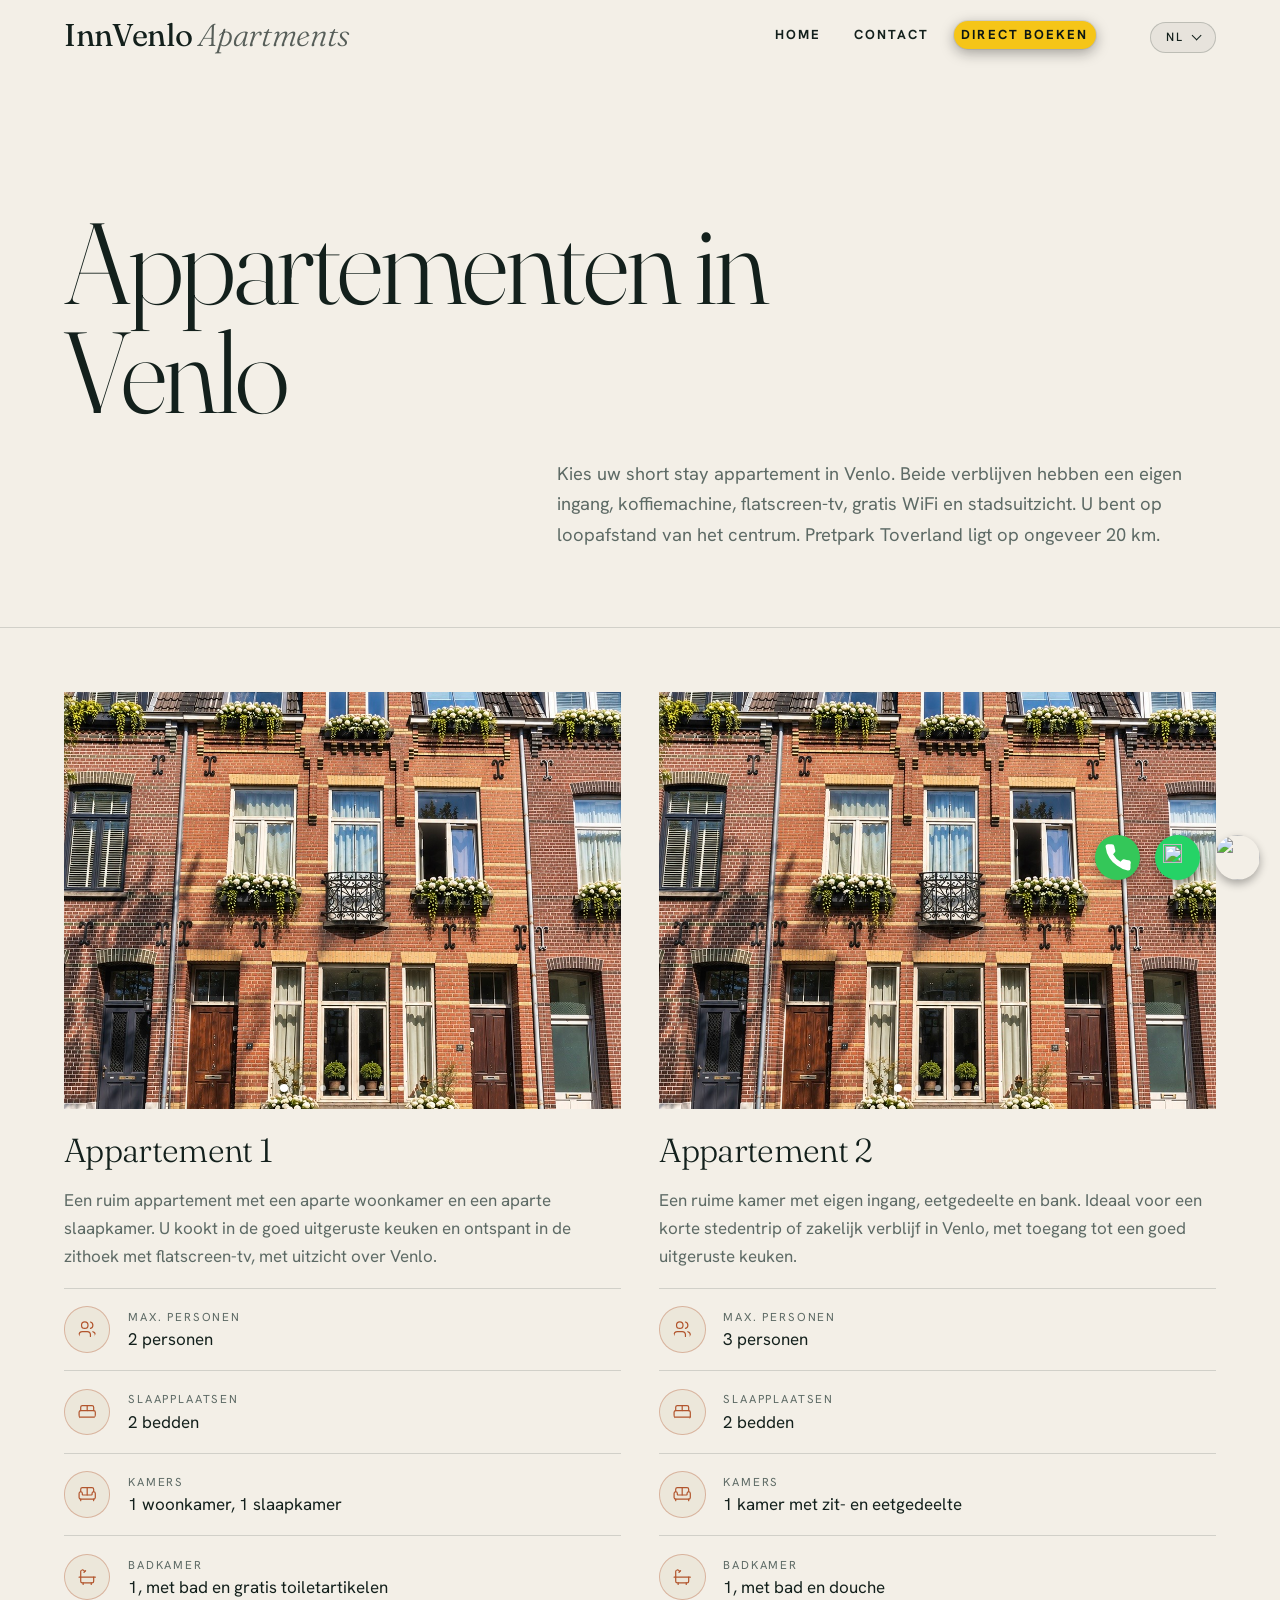
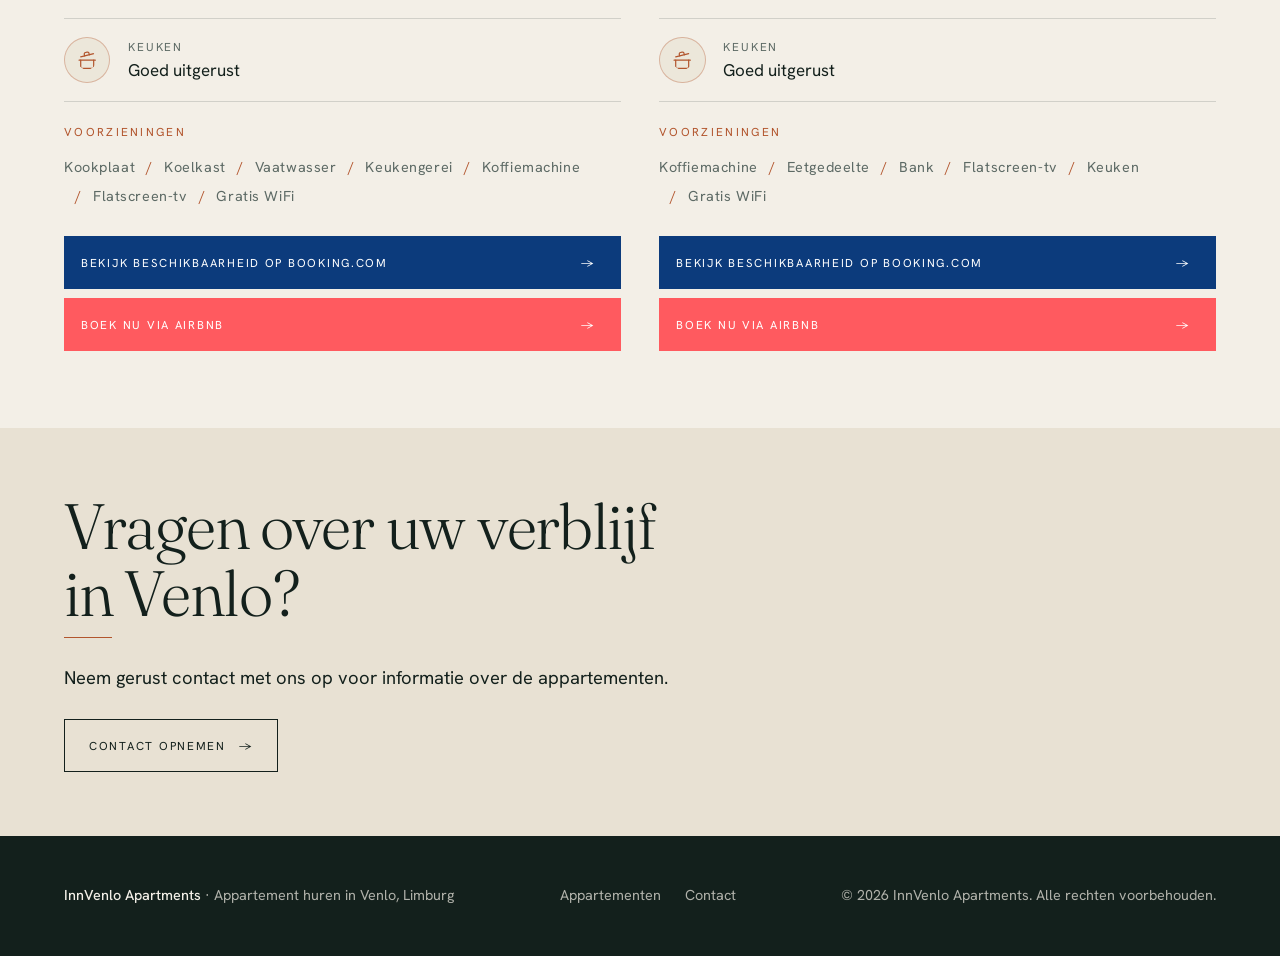
==== commit eca540ff: "Prijs vanaf €125, capaciteit per appartement en minimaal verblijf van 2 nachten - Prijscommunicatie:" ====
--- a/docs/appartementen.html
+++ b/docs/appartementen.html
@@ -20,7 +20,7 @@
 <img src="images/appartement-1-10.jpg" alt="" width="512" height="768" loading="lazy"></div>
 <div class="in"><h2 data-i18n="oneBedroom">Appartement 1</h2>
 <p data-i18n="aptOneDesc">Een ruim appartement met een aparte woonkamer en een aparte slaapkamer. U kookt in de goed uitgeruste keuken en ontspant in de zithoek met flatscreen-tv, met uitzicht over Venlo.</p>
-<dl><div><dt><svg class="ic" aria-hidden="true" viewBox="0 0 24 24"><use href="#i-bed"/></svg><span data-i18n="beds">Slaapplaatsen</span></dt><dd data-i18n="twoBeds">2 bedden</dd></div><div><dt><svg class="ic" aria-hidden="true" viewBox="0 0 24 24"><use href="#i-sofa"/></svg><span data-i18n="rooms">Kamers</span></dt><dd data-i18n="roomsOne">1 woonkamer, 1 slaapkamer</dd></div><div><dt><svg class="ic" aria-hidden="true" viewBox="0 0 24 24"><use href="#i-bath"/></svg><span data-i18n="bathroom">Badkamer</span></dt><dd data-i18n="bathOne">1, met bad en gratis toiletartikelen</dd></div><div><dt><svg class="ic" aria-hidden="true" viewBox="0 0 24 24"><use href="#i-pot"/></svg><span data-i18n="tagKitchen">Keuken</span></dt><dd data-i18n="kitchenEquipped">Goed uitgerust</dd></div></dl>
+<dl><div><dt><svg class="ic" aria-hidden="true" viewBox="0 0 24 24"><use href="#i-users"/></svg><span data-i18n="maxGuests">Max. personen</span></dt><dd data-i18n="capOne">2 personen</dd></div><div><dt><svg class="ic" aria-hidden="true" viewBox="0 0 24 24"><use href="#i-bed"/></svg><span data-i18n="beds">Slaapplaatsen</span></dt><dd data-i18n="twoBeds">2 bedden</dd></div><div><dt><svg class="ic" aria-hidden="true" viewBox="0 0 24 24"><use href="#i-sofa"/></svg><span data-i18n="rooms">Kamers</span></dt><dd data-i18n="roomsOne">1 woonkamer, 1 slaapkamer</dd></div><div><dt><svg class="ic" aria-hidden="true" viewBox="0 0 24 24"><use href="#i-bath"/></svg><span data-i18n="bathroom">Badkamer</span></dt><dd data-i18n="bathOne">1, met bad en gratis toiletartikelen</dd></div><div><dt><svg class="ic" aria-hidden="true" viewBox="0 0 24 24"><use href="#i-pot"/></svg><span data-i18n="tagKitchen">Keuken</span></dt><dd data-i18n="kitchenEquipped">Goed uitgerust</dd></div></dl>
 <h3 data-i18n="facilities">Voorzieningen</h3>
 <ul class="fac"><li data-i18n="hob">Kookplaat</li><li data-i18n="fridge">Koelkast</li><li data-i18n="dishwasher">Vaatwasser</li><li data-i18n="utensils">Keukengerei</li><li data-i18n="coffeeMachine">Koffiemachine</li><li data-i18n="tv">Flatscreen-tv</li><li data-i18n="wifi">Gratis WiFi</li></ul>
 <div class="act"><a class="btn solid btn-booking" href="https://www.booking.com/Share-dFmzQ5" target="_blank" rel="noopener noreferrer"><span data-i18n="bookBooking">Bekijk beschikbaarheid op Booking.com</span></a><a class="btn btn-airbnb" href="https://www.airbnb.nl/rooms/1077478657044682001" target="_blank" rel="noopener noreferrer"><span data-i18n="bookAirbnb">Boek nu via Airbnb</span></a></div></div></section>
@@ -33,7 +33,7 @@
 <img src="images/appartement-2-2.jpg" alt="" width="576" height="768" loading="lazy"></div>
 <div class="in"><h2 data-i18n="deluxe">Appartement 2</h2>
 <p data-i18n="aptDeluxeDesc">Een ruime kamer met eigen ingang, eetgedeelte en bank. Ideaal voor een korte stedentrip of zakelijk verblijf in Venlo, met toegang tot een goed uitgeruste keuken.</p>
-<dl><div><dt><svg class="ic" aria-hidden="true" viewBox="0 0 24 24"><use href="#i-bed"/></svg><span data-i18n="beds">Slaapplaatsen</span></dt><dd data-i18n="twoBeds">2 bedden</dd></div><div><dt><svg class="ic" aria-hidden="true" viewBox="0 0 24 24"><use href="#i-sofa"/></svg><span data-i18n="rooms">Kamers</span></dt><dd data-i18n="roomsDeluxe">1 kamer met zit- en eetgedeelte</dd></div><div><dt><svg class="ic" aria-hidden="true" viewBox="0 0 24 24"><use href="#i-bath"/></svg><span data-i18n="bathroom">Badkamer</span></dt><dd data-i18n="bathDeluxe">1, met bad en douche</dd></div><div><dt><svg class="ic" aria-hidden="true" viewBox="0 0 24 24"><use href="#i-pot"/></svg><span data-i18n="tagKitchen">Keuken</span></dt><dd data-i18n="kitchenEquipped">Goed uitgerust</dd></div></dl>
+<dl><div><dt><svg class="ic" aria-hidden="true" viewBox="0 0 24 24"><use href="#i-users"/></svg><span data-i18n="maxGuests">Max. personen</span></dt><dd data-i18n="capTwo">3 personen</dd></div><div><dt><svg class="ic" aria-hidden="true" viewBox="0 0 24 24"><use href="#i-bed"/></svg><span data-i18n="beds">Slaapplaatsen</span></dt><dd data-i18n="twoBeds">2 bedden</dd></div><div><dt><svg class="ic" aria-hidden="true" viewBox="0 0 24 24"><use href="#i-sofa"/></svg><span data-i18n="rooms">Kamers</span></dt><dd data-i18n="roomsDeluxe">1 kamer met zit- en eetgedeelte</dd></div><div><dt><svg class="ic" aria-hidden="true" viewBox="0 0 24 24"><use href="#i-bath"/></svg><span data-i18n="bathroom">Badkamer</span></dt><dd data-i18n="bathDeluxe">1, met bad en douche</dd></div><div><dt><svg class="ic" aria-hidden="true" viewBox="0 0 24 24"><use href="#i-pot"/></svg><span data-i18n="tagKitchen">Keuken</span></dt><dd data-i18n="kitchenEquipped">Goed uitgerust</dd></div></dl>
 <h3 data-i18n="facilities">Voorzieningen</h3>
 <ul class="fac"><li data-i18n="coffeeMachine">Koffiemachine</li><li data-i18n="dining">Eetgedeelte</li><li data-i18n="couch">Bank</li><li data-i18n="tv">Flatscreen-tv</li><li data-i18n="tagKitchen">Keuken</li><li data-i18n="wifi">Gratis WiFi</li></ul>
 <div class="act"><a class="btn solid btn-booking" href="https://www.booking.com/Share-dFmzQ5" target="_blank" rel="noopener noreferrer"><span data-i18n="bookBooking">Bekijk beschikbaarheid op Booking.com</span></a><a class="btn btn-airbnb" href="https://www.airbnb.nl/rooms/664325" target="_blank" rel="noopener noreferrer"><span data-i18n="bookAirbnb">Boek nu via Airbnb</span></a></div></div></section>
@@ -46,4 +46,4 @@
     <a class="cb-i cb-wa" href="https://wa.me/31648742693" target="_blank" rel="noopener noreferrer" aria-label="WhatsApp" title="WhatsApp"><img src="https://cdn.simpleicons.org/whatsapp/FFFFFF" alt=""></a>
     <a class="cb-i cb-mail" href="mailto:jamb.lamberts@ziggo.nl" aria-label="E-mail" title="E-mail"><img src="https://upload.wikimedia.org/wikipedia/commons/4/4e/Mail_%28iOS%29.svg" alt=""></a>
   </div>
-<script src="script.js?v=106"></script></body></html>
+<script src="script.js?v=107"></script></body></html>
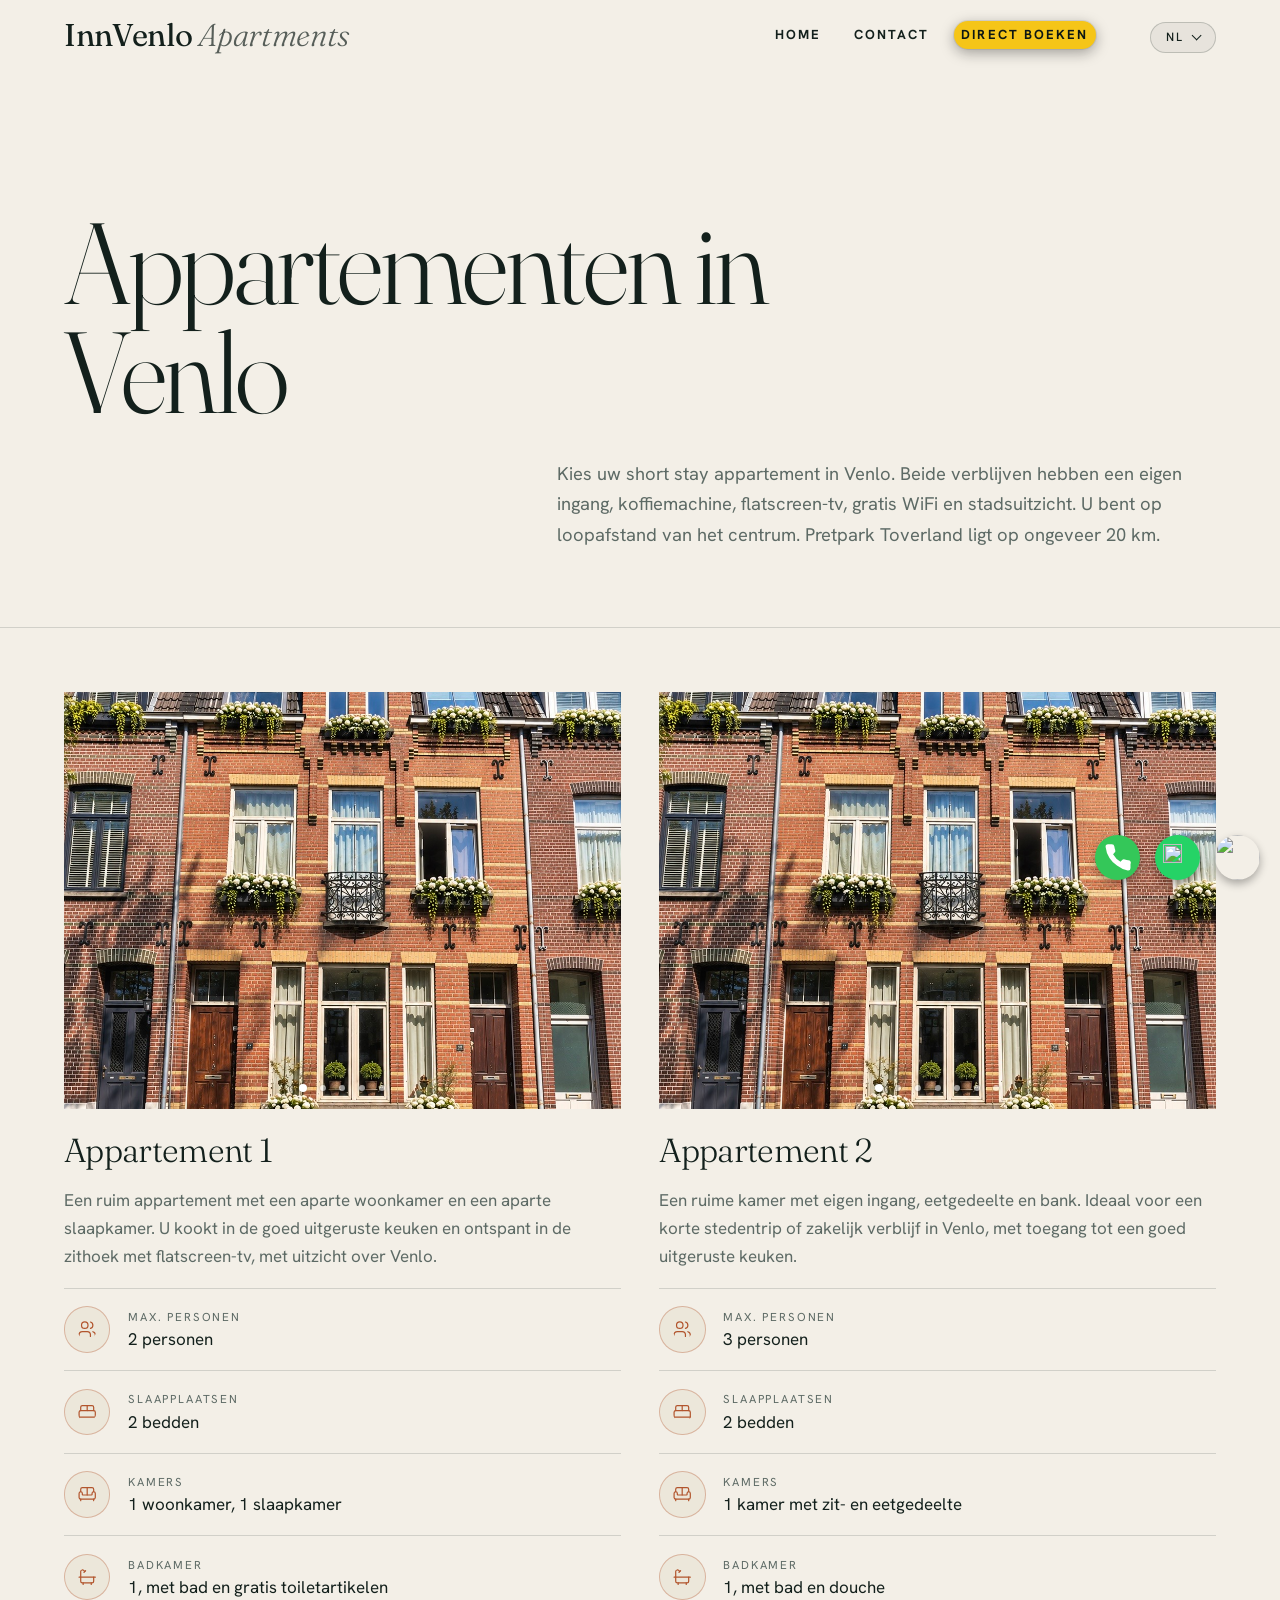
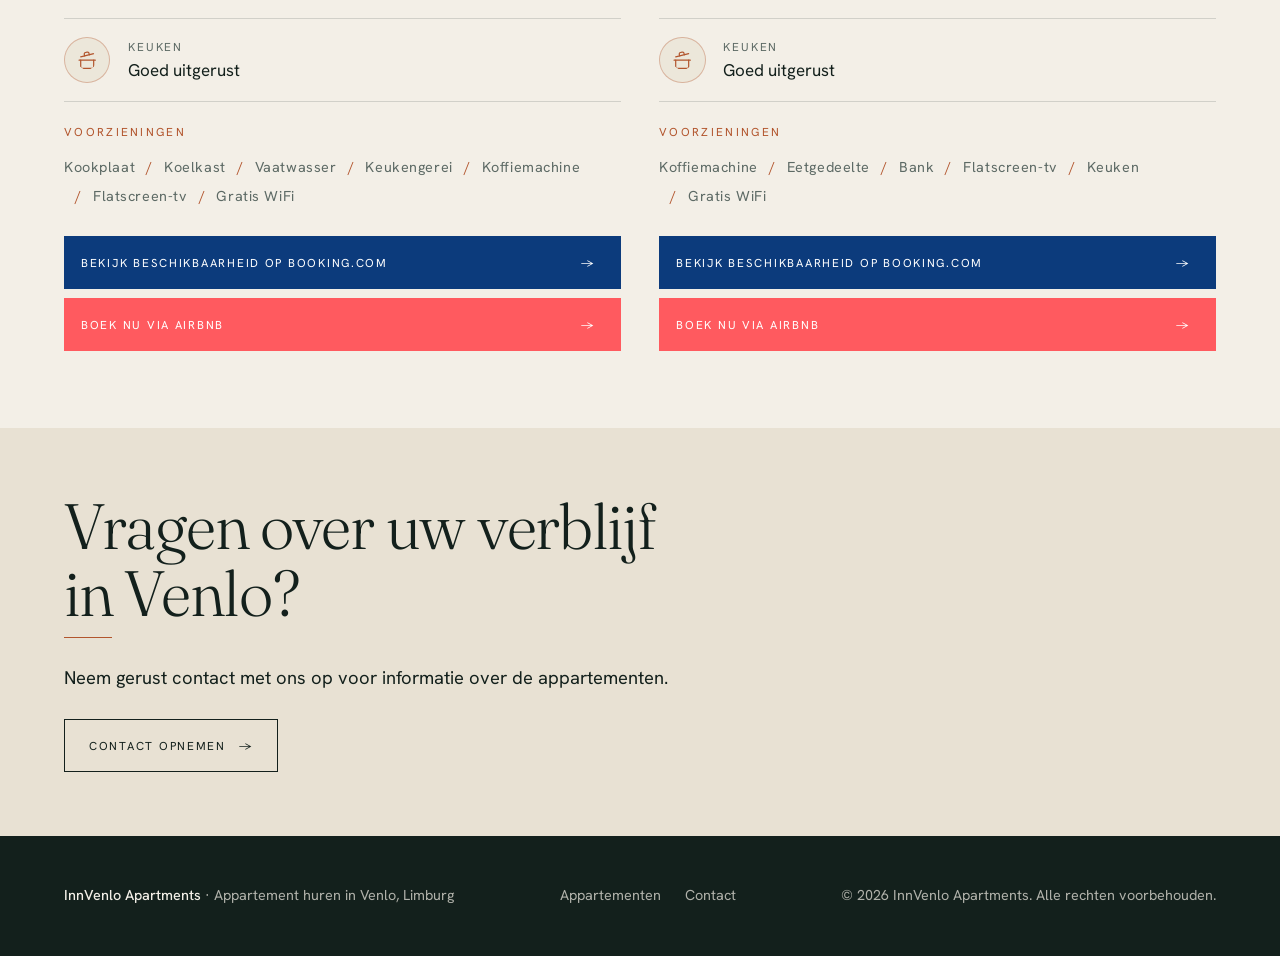
==== commit 0952d2a7: "Foto's van appartement 1 en 2 omgewisseld (slider en keuzekaarten) Co-Authored-By: Claude Opus 5.5 <" ====
--- a/docs/appartementen.html
+++ b/docs/appartementen.html
@@ -1,4 +1,4 @@
-<!DOCTYPE html><html lang="nl"><head><meta charset="utf-8"><meta name="viewport" content="width=device-width, initial-scale=1"><meta name="theme-color" content="#0f3d36"><meta property="og:type" content="website"><meta property="og:locale" content="nl_NL"><link rel="preconnect" href="https://fonts.googleapis.com"><link rel="preconnect" href="https://fonts.gstatic.com" crossorigin><link href="https://fonts.googleapis.com/css2?family=Fraunces:ital,opsz,wght@0,9..144,300..700;1,9..144,300..400&family=Hanken+Grotesk:wght@400;500;600;700&display=swap" rel="stylesheet"><link rel="stylesheet" href="style.css?v=107">
+<!DOCTYPE html><html lang="nl"><head><meta charset="utf-8"><meta name="viewport" content="width=device-width, initial-scale=1"><meta name="theme-color" content="#0f3d36"><meta property="og:type" content="website"><meta property="og:locale" content="nl_NL"><link rel="preconnect" href="https://fonts.googleapis.com"><link rel="preconnect" href="https://fonts.gstatic.com" crossorigin><link href="https://fonts.googleapis.com/css2?family=Fraunces:ital,opsz,wght@0,9..144,300..700;1,9..144,300..400&family=Hanken+Grotesk:wght@400;500;600;700&display=swap" rel="stylesheet"><link rel="stylesheet" href="style.css?v=109">
 <title data-i18n="titleApartments">Appartementen in Venlo huren | InnVenlo Apartments</title>
 <meta name="description" content="Bekijk de short stay appartementen van InnVenlo Apartments in Venlo: twee volledig ingerichte appartementen met eigen ingang, keuken, gratis WiFi en stadsuitzicht.">
 <link rel="canonical" href="https://www.innvenlo.nl/appartementen.html"><meta property="og:title" content="Appartementen | InnVenlo Apartments"><meta property="og:description" content="Short stay appartementen in Venlo met eigen ingang, keuken en gratis WiFi."><meta property="og:url" content="https://www.innvenlo.nl/appartementen.html"><meta property="og:image" content="https://www.innvenlo.nl/images/appartement-1-1.jpg"></head><body>
@@ -12,12 +12,10 @@
 <div class="apt-grid">
 <section class="apt" id="one-bedroom"><div class="photo-slider" data-slider>
 <img src="images/hero-venlo.jpg" alt="Gevel van InnVenlo Apartments in Venlo – Appartement 1" width="1086" height="1448">
-<img src="images/appartement-1-7.jpg" alt="" width="1024" height="768" loading="lazy">
-<img src="images/appartement-1-12.jpg" alt="" width="1024" height="731" loading="lazy">
-<img src="images/appartement-1-13.jpg" alt="" width="1024" height="725" loading="lazy">
-<img src="images/appartement-1-4.jpg" alt="" width="1024" height="768" loading="lazy">
-<img src="images/appartement-1-9.jpg" alt="" width="1024" height="768" loading="lazy">
-<img src="images/appartement-1-10.jpg" alt="" width="512" height="768" loading="lazy"></div>
+<img src="images/appartement-2-5.jpg" alt="" width="1024" height="768" loading="lazy">
+<img src="images/appartement-2-11.jpg" alt="" width="576" height="768" loading="lazy">
+<img src="images/appartement-2-9.jpg" alt="" width="576" height="768" loading="lazy">
+<img src="images/appartement-2-2.jpg" alt="" width="576" height="768" loading="lazy"></div>
 <div class="in"><h2 data-i18n="oneBedroom">Appartement 1</h2>
 <p data-i18n="aptOneDesc">Een ruim appartement met een aparte woonkamer en een aparte slaapkamer. U kookt in de goed uitgeruste keuken en ontspant in de zithoek met flatscreen-tv, met uitzicht over Venlo.</p>
 <dl><div><dt><svg class="ic" aria-hidden="true" viewBox="0 0 24 24"><use href="#i-users"/></svg><span data-i18n="maxGuests">Max. personen</span></dt><dd data-i18n="capOne">2 personen</dd></div><div><dt><svg class="ic" aria-hidden="true" viewBox="0 0 24 24"><use href="#i-bed"/></svg><span data-i18n="beds">Slaapplaatsen</span></dt><dd data-i18n="twoBeds">2 bedden</dd></div><div><dt><svg class="ic" aria-hidden="true" viewBox="0 0 24 24"><use href="#i-sofa"/></svg><span data-i18n="rooms">Kamers</span></dt><dd data-i18n="roomsOne">1 woonkamer, 1 slaapkamer</dd></div><div><dt><svg class="ic" aria-hidden="true" viewBox="0 0 24 24"><use href="#i-bath"/></svg><span data-i18n="bathroom">Badkamer</span></dt><dd data-i18n="bathOne">1, met bad en gratis toiletartikelen</dd></div><div><dt><svg class="ic" aria-hidden="true" viewBox="0 0 24 24"><use href="#i-pot"/></svg><span data-i18n="tagKitchen">Keuken</span></dt><dd data-i18n="kitchenEquipped">Goed uitgerust</dd></div></dl>
@@ -27,10 +25,12 @@
 
 <section class="apt rev" id="deluxe"><div class="photo-slider" data-slider>
 <img src="images/hero-venlo.jpg" alt="Gevel van InnVenlo Apartments in Venlo – Appartement 2" width="1086" height="1448">
-<img src="images/appartement-2-5.jpg" alt="" width="1024" height="768" loading="lazy">
-<img src="images/appartement-2-11.jpg" alt="" width="576" height="768" loading="lazy">
-<img src="images/appartement-2-9.jpg" alt="" width="576" height="768" loading="lazy">
-<img src="images/appartement-2-2.jpg" alt="" width="576" height="768" loading="lazy"></div>
+<img src="images/appartement-1-7.jpg" alt="" width="1024" height="768" loading="lazy">
+<img src="images/appartement-1-12.jpg" alt="" width="1024" height="731" loading="lazy">
+<img src="images/appartement-1-13.jpg" alt="" width="1024" height="725" loading="lazy">
+<img src="images/appartement-1-4.jpg" alt="" width="1024" height="768" loading="lazy">
+<img src="images/appartement-1-9.jpg" alt="" width="1024" height="768" loading="lazy">
+<img src="images/appartement-1-10.jpg" alt="" width="512" height="768" loading="lazy"></div>
 <div class="in"><h2 data-i18n="deluxe">Appartement 2</h2>
 <p data-i18n="aptDeluxeDesc">Een ruime kamer met eigen ingang, eetgedeelte en bank. Ideaal voor een korte stedentrip of zakelijk verblijf in Venlo, met toegang tot een goed uitgeruste keuken.</p>
 <dl><div><dt><svg class="ic" aria-hidden="true" viewBox="0 0 24 24"><use href="#i-users"/></svg><span data-i18n="maxGuests">Max. personen</span></dt><dd data-i18n="capTwo">3 personen</dd></div><div><dt><svg class="ic" aria-hidden="true" viewBox="0 0 24 24"><use href="#i-bed"/></svg><span data-i18n="beds">Slaapplaatsen</span></dt><dd data-i18n="twoBeds">2 bedden</dd></div><div><dt><svg class="ic" aria-hidden="true" viewBox="0 0 24 24"><use href="#i-sofa"/></svg><span data-i18n="rooms">Kamers</span></dt><dd data-i18n="roomsDeluxe">1 kamer met zit- en eetgedeelte</dd></div><div><dt><svg class="ic" aria-hidden="true" viewBox="0 0 24 24"><use href="#i-bath"/></svg><span data-i18n="bathroom">Badkamer</span></dt><dd data-i18n="bathDeluxe">1, met bad en douche</dd></div><div><dt><svg class="ic" aria-hidden="true" viewBox="0 0 24 24"><use href="#i-pot"/></svg><span data-i18n="tagKitchen">Keuken</span></dt><dd data-i18n="kitchenEquipped">Goed uitgerust</dd></div></dl>
@@ -44,6 +44,6 @@
 <div class="cb">
     <a class="cb-i cb-tel" href="tel:+31648742693" aria-label="Bel ons" title="Bel ons" data-i18n-aria="callUs"><svg viewBox="0 0 24 24" fill="white" xmlns="http://www.w3.org/2000/svg"><path d="M22 16.92v3a2 2 0 0 1-2.18 2A19.79 19.79 0 0 1 11.19 18a19.5 19.5 0 0 1-6-6A19.79 19.79 0 0 1 2.09 3.18 2 2 0 0 1 4.08 1h3a2 2 0 0 1 2 1.72c.12.96.35 1.9.69 2.8a2 2 0 0 1-.45 2.11L8.05 8.91a16 16 0 0 0 6 6l1.27-1.27a2 2 0 0 1 2.11-.45c.9.34 1.84.57 2.8.69A2 2 0 0 1 22 16.92z"/></svg></a>
     <a class="cb-i cb-wa" href="https://wa.me/31648742693" target="_blank" rel="noopener noreferrer" aria-label="WhatsApp" title="WhatsApp"><img src="https://cdn.simpleicons.org/whatsapp/FFFFFF" alt=""></a>
-    <a class="cb-i cb-mail" href="mailto:jamb.lamberts@ziggo.nl" aria-label="E-mail" title="E-mail"><img src="https://upload.wikimedia.org/wikipedia/commons/4/4e/Mail_%28iOS%29.svg" alt=""></a>
+    <a class="cb-i cb-mail" href="mailto:contact@innvenlo.nl" aria-label="E-mail" title="E-mail"><img src="https://upload.wikimedia.org/wikipedia/commons/4/4e/Mail_%28iOS%29.svg" alt=""></a>
   </div>
-<script src="script.js?v=107"></script></body></html>
+<script src="script.js?v=109"></script></body></html>
--- a/docs/style.css
+++ b/docs/style.css
@@ -613,7 +613,6 @@
 .res-submit:hover{background:#0a2c27;border-color:#0a2c27}
 /* ============ Boekingspagina (reserveren.html) ============ */
 .page-book{background:var(--paper)}
-.page-book .cb{display:none}
 .bk-wrap{display:grid;grid-template-columns:minmax(0,1fr) minmax(0,1.15fr);grid-template-areas:"intro card" "side card";column-gap:clamp(2rem,5vw,5rem);row-gap:2.5rem;align-items:start;padding:clamp(7.5rem,13vw,10rem) var(--pad) clamp(3rem,6vw,5rem);max-width:84rem;margin:0 auto}
 .bk-intro{grid-area:intro}
 .bk-card{grid-area:card;position:sticky;top:1.5rem;background:#fff;border:1px solid var(--line);box-shadow:0 30px 60px -30px #13201c40;padding:clamp(1.25rem,3vw,2.25rem)}
@@ -621,8 +620,7 @@
 .bk-h1{font:300 clamp(2.1rem,4.4vw,3.6rem)/1.05 var(--serif);letter-spacing:-.02em;margin:.2rem 0 1rem}
 .bk-lead{color:var(--mute);font-size:1.05rem;max-width:30rem}
 .bk-trust{display:flex;gap:.6rem;margin-top:1.4rem;flex-wrap:wrap}
-.bk-trust a{display:flex;align-items:center;gap:.55rem;padding:.45rem .9rem .45rem .45rem;border:1px solid var(--line);border-radius:999px;text-decoration:none;font-size:.8rem;color:var(--mute);background:#fff;transition:border-color .3s}
-.bk-trust a:hover{border-color:var(--green)}
+.bk-trust li{display:flex;align-items:center;gap:.55rem;padding:.45rem .9rem .45rem .45rem;border:1px solid var(--line);border-radius:999px;text-decoration:none;font-size:.8rem;color:var(--mute);background:#fff}
 .bk-trust b{display:grid;place-items:center;min-width:2.2rem;height:2.2rem;padding:0 .4rem;border-radius:999px;background:var(--green);color:#fff;font-weight:600;font-size:.85rem}
 .bk-trust li:nth-child(2) b{background:#FF5A5F}
 .bk-trust li:first-child b{background:#0C3B7C}
@@ -724,7 +722,7 @@
  .page-book .bk-intro .lbl,.page-book .bk-lead{display:none}
  .page-book .bk-h1{font-size:clamp(1.7rem,7.4vw,2.2rem);margin:0}
  .page-book .bk-trust{margin-top:.8rem;gap:.45rem}
- .page-book .bk-trust a{padding:.25rem .7rem .25rem .25rem;font-size:.75rem}
+ .page-book .bk-trust li{padding:.25rem .7rem .25rem .25rem;font-size:.75rem}
  .page-book .bk-trust b{min-width:1.8rem;height:1.8rem;font-size:.75rem}
  .page-book .bk-card{padding-top:1.1rem}
 }
@@ -735,7 +733,7 @@
 .seg{display:grid;grid-template-columns:repeat(3,1fr);padding:4px;background:var(--paper);border-radius:999px;border:1px solid var(--line)}
 .seg label{position:relative;cursor:pointer;text-transform:none;letter-spacing:0;color:var(--ink)}
 .seg input{position:absolute;opacity:0;width:1px;height:1px}
-.seg span{display:block;text-align:center;padding:.6rem .4rem;border-radius:999px;font-size:.85rem;line-height:1.2;transition:background .25s,color .25s,box-shadow .25s}
+.seg>label>span{display:block;text-align:center;padding:.6rem .4rem;border-radius:999px;font-size:.85rem;line-height:1.2;transition:background .25s,color .25s,box-shadow .25s}
 .seg input:checked+span{background:var(--green);color:#fff;box-shadow:0 2px 6px #0f3d3640}
 .seg input:focus-visible+span{outline:2px solid var(--clay);outline-offset:2px}
 /* Snelkeuzes */
@@ -801,7 +799,7 @@
 .add-note{justify-self:start;border:0;background:none;padding:.2rem 0;font:inherit;font-size:.85rem;color:var(--green);cursor:pointer;text-decoration:underline;text-underline-offset:.25em}
 .page-book .bk-fields{grid-template-columns:1fr 1fr}
 @media(min-width:901px){.cal2-months{grid-template-columns:1fr 1fr}.cd span{width:min(2.5rem,90%)}}
-@media(max-width:560px){.page-book .bk-fields{grid-template-columns:1fr}.seg span{font-size:.78rem;padding:.6rem .2rem}}
+@media(max-width:560px){.page-book .bk-fields{grid-template-columns:1fr}.seg>label>span{font-size:.78rem;padding:.6rem .2rem}}
 /* Vaste balk: knop altijd actief, tekst past zich aan */
 .bk-bar-btn{opacity:1!important}
 .cm-grid{column-gap:0}
@@ -809,3 +807,40 @@
 .cd span{width:min(2.35rem,78%)}
 .cd.is-range::before,.cd.is-preview::before,.cd.is-start::before,.cd.is-end::before{top:12%;bottom:12%}
 @media(min-width:901px){.cd span{width:min(2.3rem,80%)}}
+
+/* Reserveren: voordeelregel onder de H1 */
+.bk-perk{display:flex;align-items:flex-start;gap:.55rem;margin:0 0 1rem;font-size:1rem;line-height:1.45;color:var(--ink);max-width:30rem}
+.bk-perk .ic{width:1.15rem;height:1.15rem;margin-top:.15rem;color:var(--clay)}
+@media(max-width:900px){.page-book .bk-perk{margin:.7rem 0 0;font-size:.92rem}}
+/* Reserveren: appartementkeuze als kaarten */
+.seg-apt{grid-template-columns:1fr 1fr;gap:.6rem;padding:0;background:none;border:0;border-radius:0}
+.seg-apt .seg-any{grid-column:1/-1}
+.seg-apt .seg-any>span{border:1px solid var(--line);background:var(--paper)}
+.seg-apt .apt-opt>span{display:grid;height:100%;padding:0;text-align:left;border:1px solid var(--line);border-radius:14px;background:#fff;overflow:hidden;transition:border-color .25s,box-shadow .25s}
+.seg-apt .apt-opt:hover>span{border-color:var(--green)}
+.seg-apt .apt-opt input:checked+span{background:#fff;color:var(--ink);border-color:var(--green);box-shadow:0 0 0 1px var(--green),0 2px 8px #0f3d3626}
+.apt-card img{display:block;width:100%;height:auto;aspect-ratio:16/10;object-fit:cover}
+.apt-card-t{display:grid;gap:.1rem;padding:.6rem .8rem .75rem}
+.apt-card-t b{font:400 1.05rem/1.25 var(--serif)}
+.apt-card-t small{font-size:.78rem;color:var(--mute)}
+.apt-card-t .apt-price{color:var(--ink)}
+.apt-opt input:checked+span .apt-card-t b{color:var(--green)}
+/* Kalender: niet kiesbaar door minimumverblijf */
+.cd.is-minstay{color:#13201c80;cursor:help}
+.cal-legend .lg-min::before{background:#13201c14;border-color:transparent}
+/* Reserveren: korte FAQ */
+.bk-faq{display:grid;gap:1rem;margin:0 0 2rem}
+.bk-faq dt{font-weight:500;font-size:.95rem}
+.bk-faq dd{margin:.2rem 0 0;font-size:.92rem;color:var(--mute)}
+
+/* Reserveren: contactknoppen (inline SVG) */
+.cb-i svg{width:58%;height:58%;display:block}
+.cb-tel svg{width:30px;height:30px}
+.cb-mail-svg{background:linear-gradient(#22a2f5,#1a6cf0)}
+.cb-i:focus-visible,.bk-ci:focus-visible{outline:2px solid var(--clay);outline-offset:3px}
+@media(max-width:900px){.page-book .cb{bottom:calc(88px + env(safe-area-inset-bottom))}}
+.bk-help{display:flex;flex-wrap:wrap;align-items:center;gap:.6rem 1rem}
+.bk-help-ic{display:flex;gap:.5rem}
+.bk-ci{display:grid;place-items:center;width:2rem;height:2rem;border-radius:50%;transition:transform .2s}
+.bk-ci:hover{transform:scale(1.08)}
+.bk-ci svg{width:56%;height:56%}
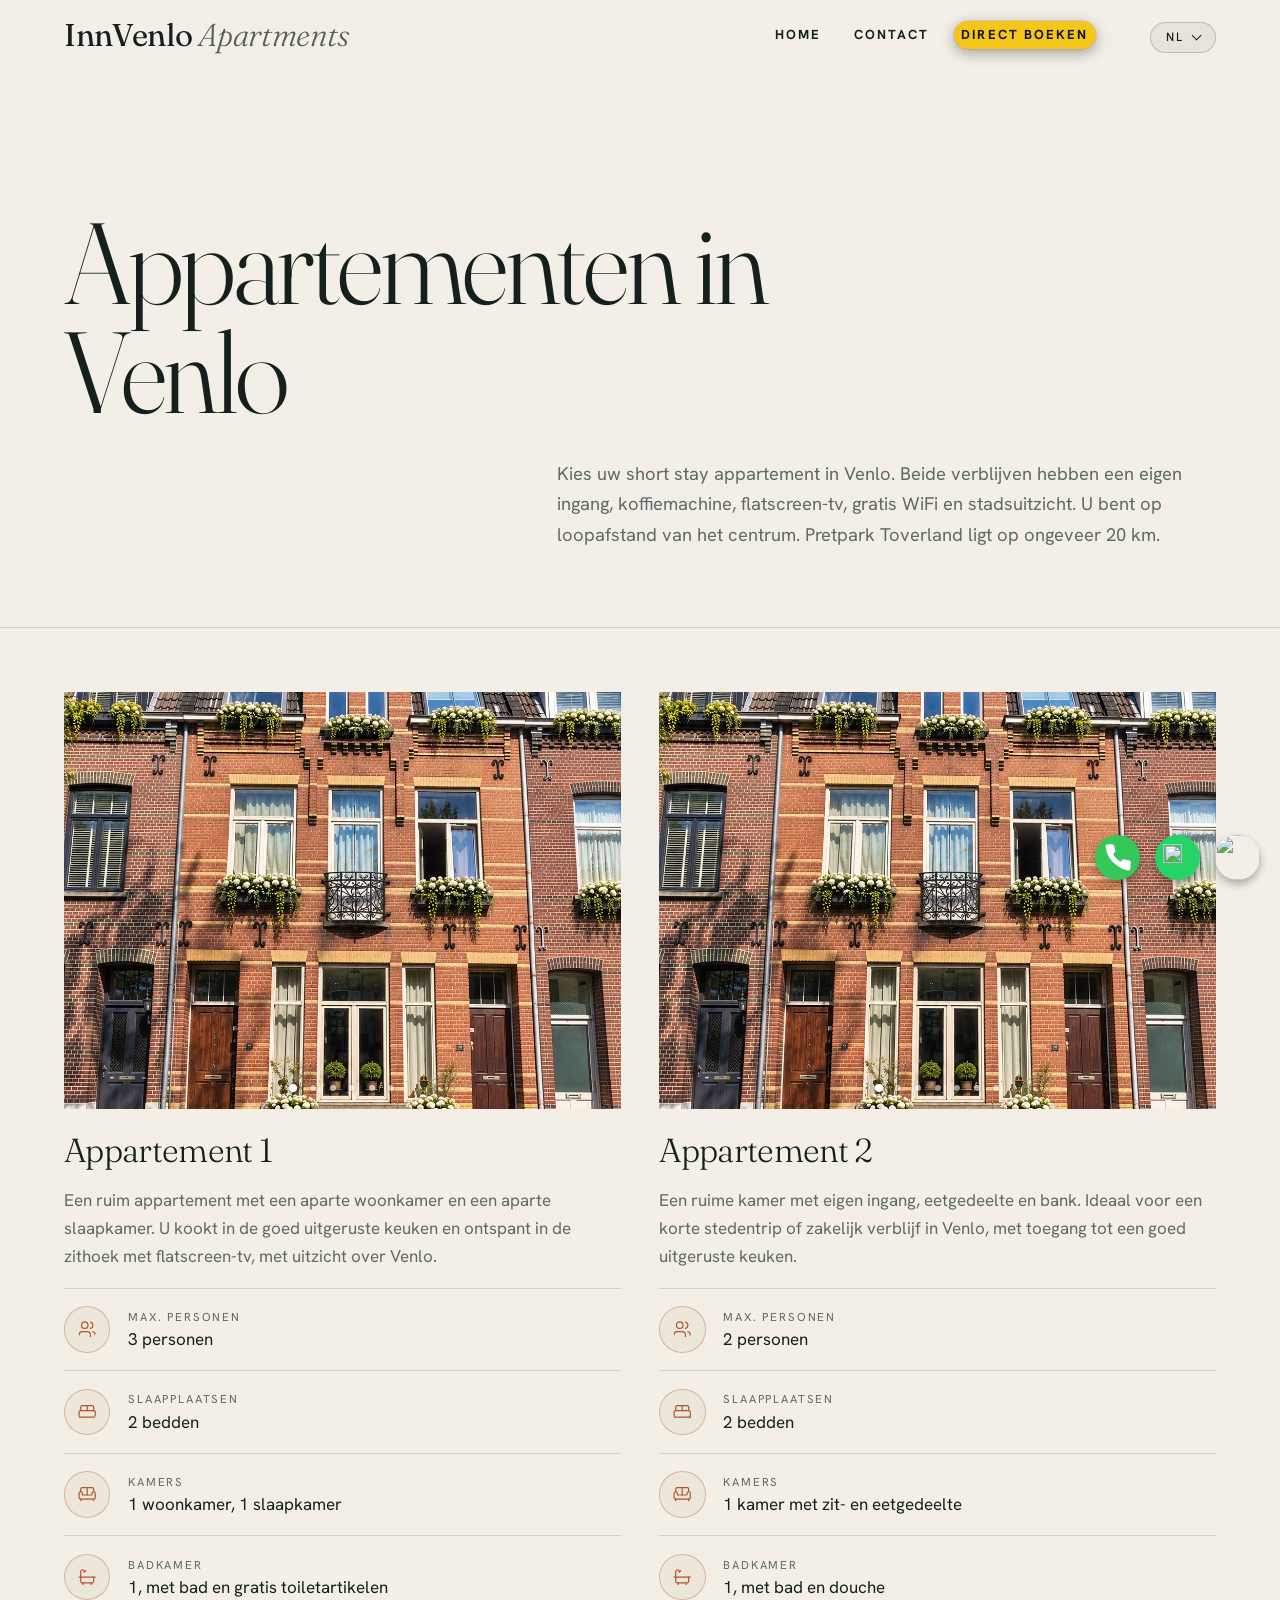
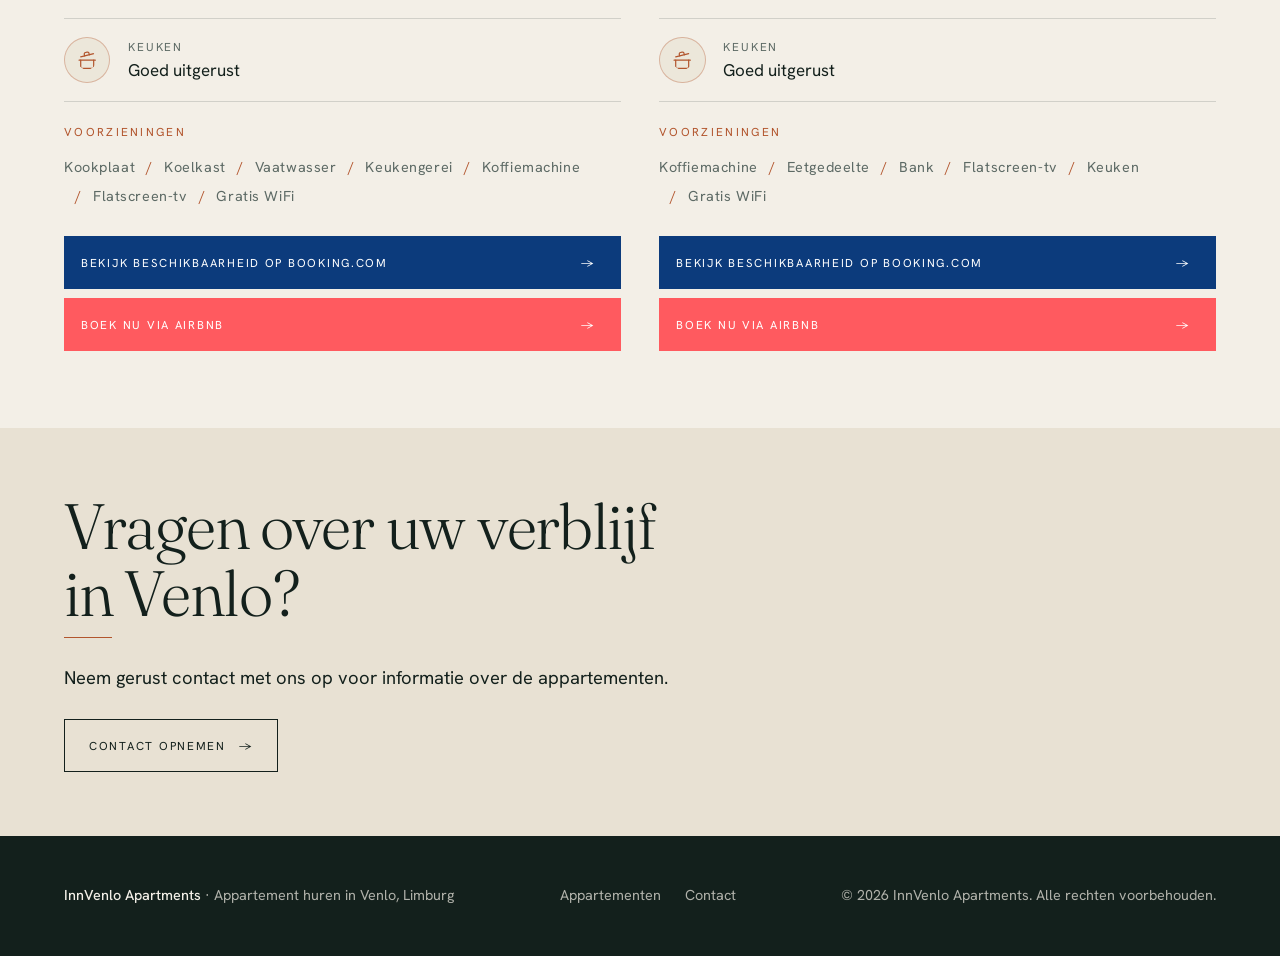
==== commit 2ee13a5c: "Slaapkamerfoto bij Appartement 1 en max. personen 2/3 omgewisseld - Appartement 1: slaapkamerfoto (a" ====
--- a/docs/appartementen.html
+++ b/docs/appartementen.html
@@ -1,4 +1,4 @@
-<!DOCTYPE html><html lang="nl"><head><meta charset="utf-8"><meta name="viewport" content="width=device-width, initial-scale=1"><meta name="theme-color" content="#0f3d36"><meta property="og:type" content="website"><meta property="og:locale" content="nl_NL"><link rel="preconnect" href="https://fonts.googleapis.com"><link rel="preconnect" href="https://fonts.gstatic.com" crossorigin><link href="https://fonts.googleapis.com/css2?family=Fraunces:ital,opsz,wght@0,9..144,300..700;1,9..144,300..400&family=Hanken+Grotesk:wght@400;500;600;700&display=swap" rel="stylesheet"><link rel="stylesheet" href="style.css?v=109">
+<!DOCTYPE html><html lang="nl"><head><meta charset="utf-8"><meta name="viewport" content="width=device-width, initial-scale=1"><meta name="theme-color" content="#0f3d36"><meta property="og:type" content="website"><meta property="og:locale" content="nl_NL"><link rel="preconnect" href="https://fonts.googleapis.com"><link rel="preconnect" href="https://fonts.gstatic.com" crossorigin><link href="https://fonts.googleapis.com/css2?family=Fraunces:ital,opsz,wght@0,9..144,300..700;1,9..144,300..400&family=Hanken+Grotesk:wght@400;500;600;700&display=swap" rel="stylesheet"><link rel="stylesheet" href="style.css?v=110">
 <title data-i18n="titleApartments">Appartementen in Venlo huren | InnVenlo Apartments</title>
 <meta name="description" content="Bekijk de short stay appartementen van InnVenlo Apartments in Venlo: twee volledig ingerichte appartementen met eigen ingang, keuken, gratis WiFi en stadsuitzicht.">
 <link rel="canonical" href="https://www.innvenlo.nl/appartementen.html"><meta property="og:title" content="Appartementen | InnVenlo Apartments"><meta property="og:description" content="Short stay appartementen in Venlo met eigen ingang, keuken en gratis WiFi."><meta property="og:url" content="https://www.innvenlo.nl/appartementen.html"><meta property="og:image" content="https://www.innvenlo.nl/images/appartement-1-1.jpg"></head><body>
@@ -13,12 +13,13 @@
 <section class="apt" id="one-bedroom"><div class="photo-slider" data-slider>
 <img src="images/hero-venlo.jpg" alt="Gevel van InnVenlo Apartments in Venlo – Appartement 1" width="1086" height="1448">
 <img src="images/appartement-2-5.jpg" alt="" width="1024" height="768" loading="lazy">
+<img src="images/appartement-2-1.jpg" alt="" width="576" height="768" loading="lazy">
 <img src="images/appartement-2-11.jpg" alt="" width="576" height="768" loading="lazy">
 <img src="images/appartement-2-9.jpg" alt="" width="576" height="768" loading="lazy">
 <img src="images/appartement-2-2.jpg" alt="" width="576" height="768" loading="lazy"></div>
 <div class="in"><h2 data-i18n="oneBedroom">Appartement 1</h2>
 <p data-i18n="aptOneDesc">Een ruim appartement met een aparte woonkamer en een aparte slaapkamer. U kookt in de goed uitgeruste keuken en ontspant in de zithoek met flatscreen-tv, met uitzicht over Venlo.</p>
-<dl><div><dt><svg class="ic" aria-hidden="true" viewBox="0 0 24 24"><use href="#i-users"/></svg><span data-i18n="maxGuests">Max. personen</span></dt><dd data-i18n="capOne">2 personen</dd></div><div><dt><svg class="ic" aria-hidden="true" viewBox="0 0 24 24"><use href="#i-bed"/></svg><span data-i18n="beds">Slaapplaatsen</span></dt><dd data-i18n="twoBeds">2 bedden</dd></div><div><dt><svg class="ic" aria-hidden="true" viewBox="0 0 24 24"><use href="#i-sofa"/></svg><span data-i18n="rooms">Kamers</span></dt><dd data-i18n="roomsOne">1 woonkamer, 1 slaapkamer</dd></div><div><dt><svg class="ic" aria-hidden="true" viewBox="0 0 24 24"><use href="#i-bath"/></svg><span data-i18n="bathroom">Badkamer</span></dt><dd data-i18n="bathOne">1, met bad en gratis toiletartikelen</dd></div><div><dt><svg class="ic" aria-hidden="true" viewBox="0 0 24 24"><use href="#i-pot"/></svg><span data-i18n="tagKitchen">Keuken</span></dt><dd data-i18n="kitchenEquipped">Goed uitgerust</dd></div></dl>
+<dl><div><dt><svg class="ic" aria-hidden="true" viewBox="0 0 24 24"><use href="#i-users"/></svg><span data-i18n="maxGuests">Max. personen</span></dt><dd data-i18n="capOne">3 personen</dd></div><div><dt><svg class="ic" aria-hidden="true" viewBox="0 0 24 24"><use href="#i-bed"/></svg><span data-i18n="beds">Slaapplaatsen</span></dt><dd data-i18n="twoBeds">2 bedden</dd></div><div><dt><svg class="ic" aria-hidden="true" viewBox="0 0 24 24"><use href="#i-sofa"/></svg><span data-i18n="rooms">Kamers</span></dt><dd data-i18n="roomsOne">1 woonkamer, 1 slaapkamer</dd></div><div><dt><svg class="ic" aria-hidden="true" viewBox="0 0 24 24"><use href="#i-bath"/></svg><span data-i18n="bathroom">Badkamer</span></dt><dd data-i18n="bathOne">1, met bad en gratis toiletartikelen</dd></div><div><dt><svg class="ic" aria-hidden="true" viewBox="0 0 24 24"><use href="#i-pot"/></svg><span data-i18n="tagKitchen">Keuken</span></dt><dd data-i18n="kitchenEquipped">Goed uitgerust</dd></div></dl>
 <h3 data-i18n="facilities">Voorzieningen</h3>
 <ul class="fac"><li data-i18n="hob">Kookplaat</li><li data-i18n="fridge">Koelkast</li><li data-i18n="dishwasher">Vaatwasser</li><li data-i18n="utensils">Keukengerei</li><li data-i18n="coffeeMachine">Koffiemachine</li><li data-i18n="tv">Flatscreen-tv</li><li data-i18n="wifi">Gratis WiFi</li></ul>
 <div class="act"><a class="btn solid btn-booking" href="https://www.booking.com/Share-dFmzQ5" target="_blank" rel="noopener noreferrer"><span data-i18n="bookBooking">Bekijk beschikbaarheid op Booking.com</span></a><a class="btn btn-airbnb" href="https://www.airbnb.nl/rooms/1077478657044682001" target="_blank" rel="noopener noreferrer"><span data-i18n="bookAirbnb">Boek nu via Airbnb</span></a></div></div></section>
@@ -33,7 +34,7 @@
 <img src="images/appartement-1-10.jpg" alt="" width="512" height="768" loading="lazy"></div>
 <div class="in"><h2 data-i18n="deluxe">Appartement 2</h2>
 <p data-i18n="aptDeluxeDesc">Een ruime kamer met eigen ingang, eetgedeelte en bank. Ideaal voor een korte stedentrip of zakelijk verblijf in Venlo, met toegang tot een goed uitgeruste keuken.</p>
-<dl><div><dt><svg class="ic" aria-hidden="true" viewBox="0 0 24 24"><use href="#i-users"/></svg><span data-i18n="maxGuests">Max. personen</span></dt><dd data-i18n="capTwo">3 personen</dd></div><div><dt><svg class="ic" aria-hidden="true" viewBox="0 0 24 24"><use href="#i-bed"/></svg><span data-i18n="beds">Slaapplaatsen</span></dt><dd data-i18n="twoBeds">2 bedden</dd></div><div><dt><svg class="ic" aria-hidden="true" viewBox="0 0 24 24"><use href="#i-sofa"/></svg><span data-i18n="rooms">Kamers</span></dt><dd data-i18n="roomsDeluxe">1 kamer met zit- en eetgedeelte</dd></div><div><dt><svg class="ic" aria-hidden="true" viewBox="0 0 24 24"><use href="#i-bath"/></svg><span data-i18n="bathroom">Badkamer</span></dt><dd data-i18n="bathDeluxe">1, met bad en douche</dd></div><div><dt><svg class="ic" aria-hidden="true" viewBox="0 0 24 24"><use href="#i-pot"/></svg><span data-i18n="tagKitchen">Keuken</span></dt><dd data-i18n="kitchenEquipped">Goed uitgerust</dd></div></dl>
+<dl><div><dt><svg class="ic" aria-hidden="true" viewBox="0 0 24 24"><use href="#i-users"/></svg><span data-i18n="maxGuests">Max. personen</span></dt><dd data-i18n="capTwo">2 personen</dd></div><div><dt><svg class="ic" aria-hidden="true" viewBox="0 0 24 24"><use href="#i-bed"/></svg><span data-i18n="beds">Slaapplaatsen</span></dt><dd data-i18n="twoBeds">2 bedden</dd></div><div><dt><svg class="ic" aria-hidden="true" viewBox="0 0 24 24"><use href="#i-sofa"/></svg><span data-i18n="rooms">Kamers</span></dt><dd data-i18n="roomsDeluxe">1 kamer met zit- en eetgedeelte</dd></div><div><dt><svg class="ic" aria-hidden="true" viewBox="0 0 24 24"><use href="#i-bath"/></svg><span data-i18n="bathroom">Badkamer</span></dt><dd data-i18n="bathDeluxe">1, met bad en douche</dd></div><div><dt><svg class="ic" aria-hidden="true" viewBox="0 0 24 24"><use href="#i-pot"/></svg><span data-i18n="tagKitchen">Keuken</span></dt><dd data-i18n="kitchenEquipped">Goed uitgerust</dd></div></dl>
 <h3 data-i18n="facilities">Voorzieningen</h3>
 <ul class="fac"><li data-i18n="coffeeMachine">Koffiemachine</li><li data-i18n="dining">Eetgedeelte</li><li data-i18n="couch">Bank</li><li data-i18n="tv">Flatscreen-tv</li><li data-i18n="tagKitchen">Keuken</li><li data-i18n="wifi">Gratis WiFi</li></ul>
 <div class="act"><a class="btn solid btn-booking" href="https://www.booking.com/Share-dFmzQ5" target="_blank" rel="noopener noreferrer"><span data-i18n="bookBooking">Bekijk beschikbaarheid op Booking.com</span></a><a class="btn btn-airbnb" href="https://www.airbnb.nl/rooms/664325" target="_blank" rel="noopener noreferrer"><span data-i18n="bookAirbnb">Boek nu via Airbnb</span></a></div></div></section>
@@ -46,4 +47,4 @@
     <a class="cb-i cb-wa" href="https://wa.me/31648742693" target="_blank" rel="noopener noreferrer" aria-label="WhatsApp" title="WhatsApp"><img src="https://cdn.simpleicons.org/whatsapp/FFFFFF" alt=""></a>
     <a class="cb-i cb-mail" href="mailto:contact@innvenlo.nl" aria-label="E-mail" title="E-mail"><img src="https://upload.wikimedia.org/wikipedia/commons/4/4e/Mail_%28iOS%29.svg" alt=""></a>
   </div>
-<script src="script.js?v=109"></script></body></html>
+<script src="script.js?v=110"></script></body></html>
